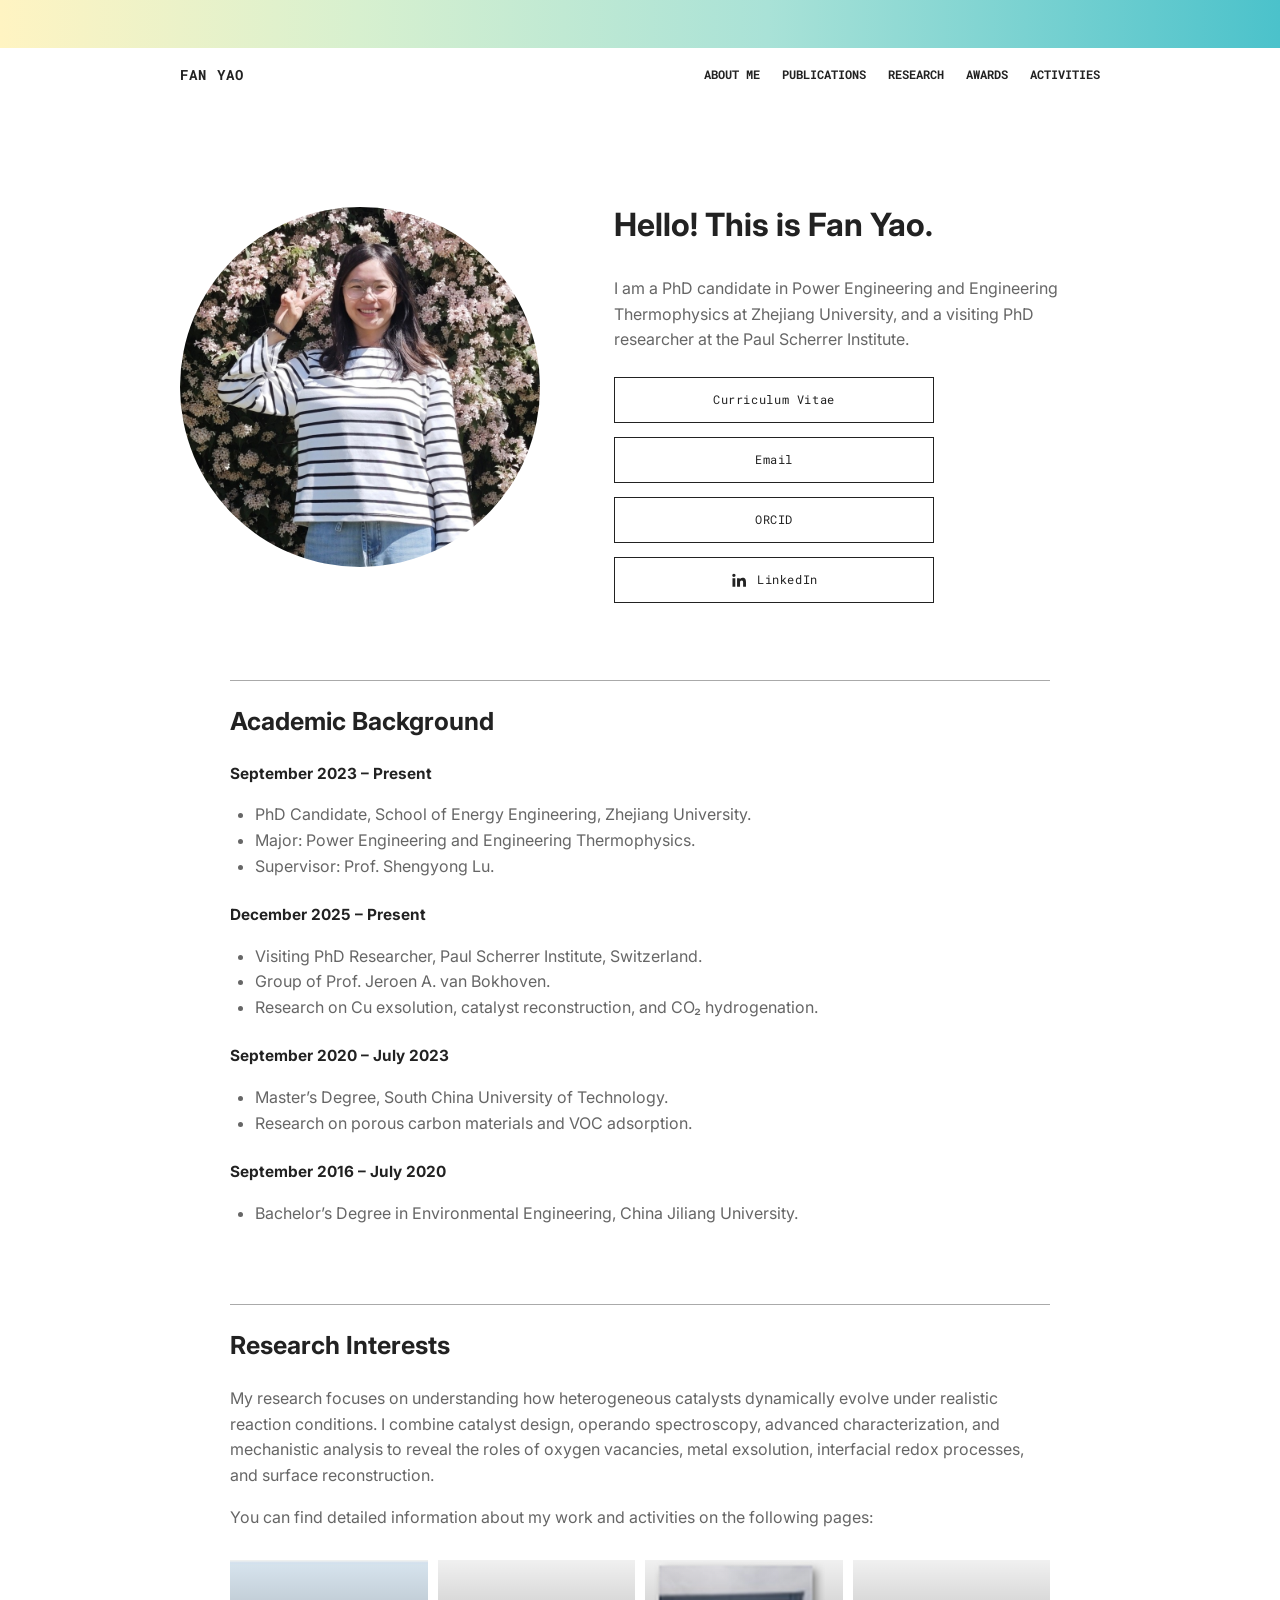
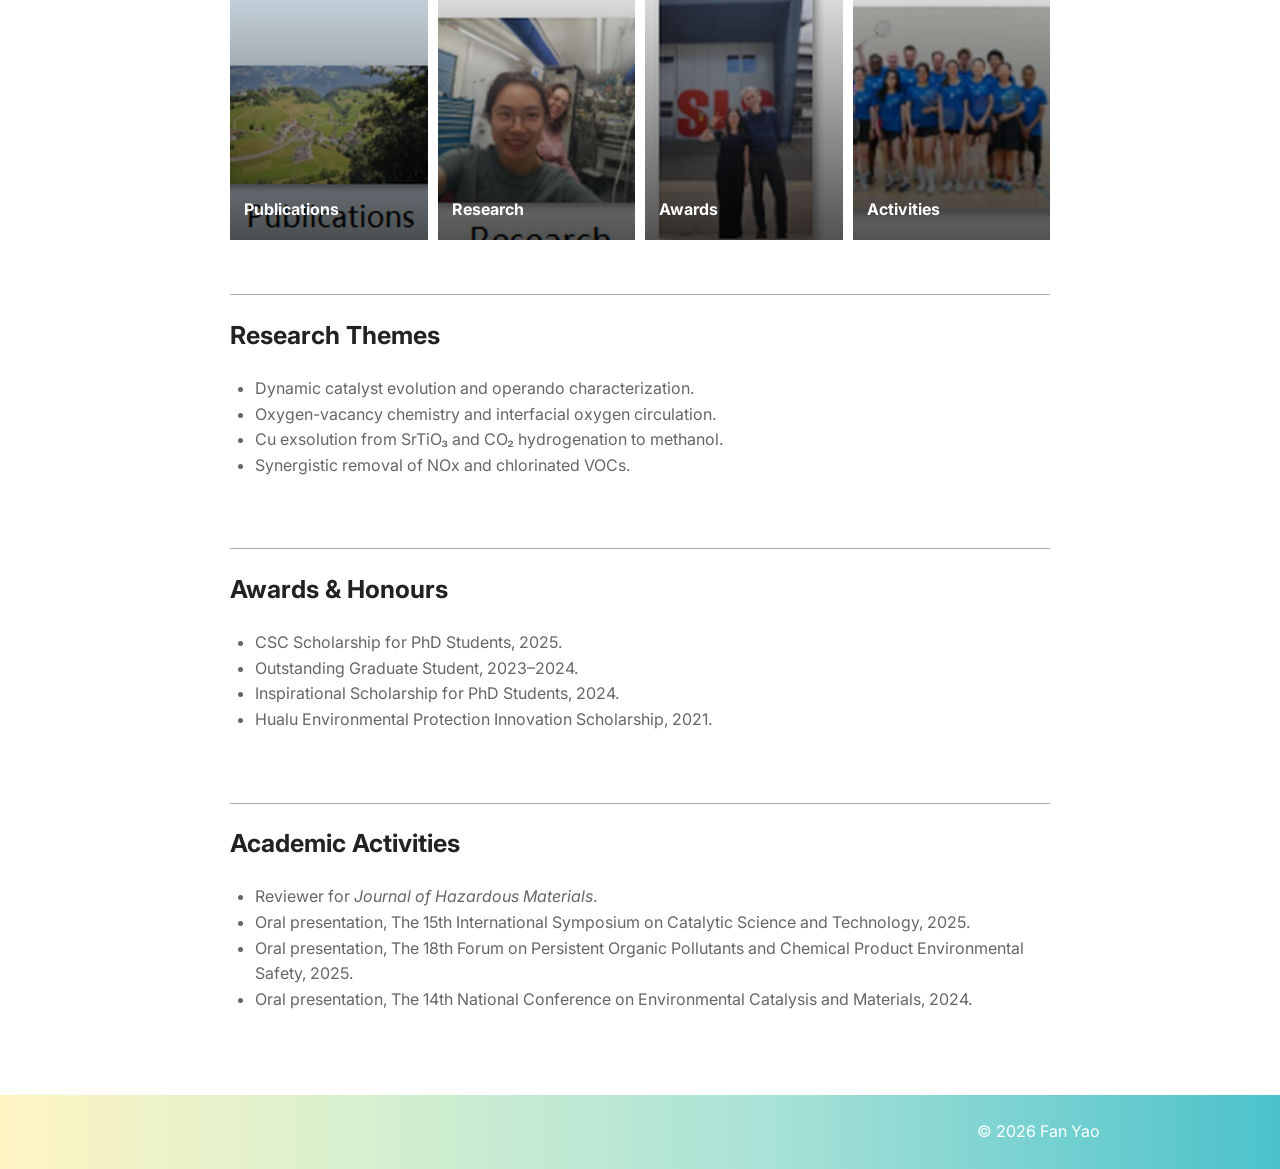
==== index.html @ 262ac353 "Add files via upload V4" ====
<!DOCTYPE html>
<html lang="en">
<head>
  <meta charset="UTF-8">
  <meta name="viewport" content="width=device-width, initial-scale=1.0">
  <meta name="description" content="Fan Yao — PhD candidate in heterogeneous catalysis and operando spectroscopy.">
  <title>Fan Yao | Academic Homepage</title>
  <link rel="preconnect" href="https://fonts.googleapis.com">
  <link rel="preconnect" href="https://fonts.gstatic.com" crossorigin>
  <link href="https://fonts.googleapis.com/css2?family=Inter:wght@400;500;600;700&family=Roboto+Mono:wght@500;700&display=swap" rel="stylesheet">
  <link rel="stylesheet" href="assets/style.css">
</head>
<body>
  <header class="site-header">
    <div class="top-gradient"></div>
    <div class="container nav-wrap">
      <a class="brand" href="index.html">FAN YAO</a>
      <button class="menu-button" aria-label="Open navigation" aria-expanded="false">☰</button>
      <nav class="nav-links">
        <a href="#about">ABOUT ME</a>
        <a href="publications.html">PUBLICATIONS</a>
        <a href="#research">RESEARCH</a>
        <a href="#awards">AWARDS</a>
        <a href="#activities">ACTIVITIES</a>
      </nav>
    </div>
  </header>

  <main>
    <section class="hero">
      <div class="container hero-grid">
        <div class="portrait-wrap">
          <img src="assets/portrait.jpg" alt="Portrait of Fan Yao">
        </div>
        <div class="hero-copy">
          <h1>Hello! This is Fan Yao.</h1>
          <p>I am a PhD candidate in Power Engineering and Engineering Thermophysics at Zhejiang University, and a visiting PhD researcher at the Paul Scherrer Institute.</p>
          <div class="hero-buttons">
            <a href="assets/Fan_Yao_CV.pdf" target="_blank">Curriculum Vitae</a>
            <a href="mailto:fan.yao@psi.ch">Email</a>
            <a href="https://orcid.org/0000-0003-0212-7075" target="_blank">ORCID</a>
            <a class="linkedin-button" href="https://www.linkedin.com/in/fan-yao-b2b4813a5/" target="_blank" rel="noopener">
              <svg viewBox="0 0 24 24" aria-hidden="true"><path d="M5.2 3.5A2.2 2.2 0 1 1 5.2 8a2.2 2.2 0 0 1 0-4.5ZM3.3 9.5h3.8V21H3.3V9.5Zm6.1 0H13v1.6h.1c.5-.9 1.7-2 3.6-2 3.9 0 4.6 2.5 4.6 5.8V21h-3.8v-5.4c0-1.3 0-3-1.9-3s-2.2 1.4-2.2 2.9V21H9.4V9.5Z"/></svg>
              LinkedIn
            </a>
          </div>
        </div>
      </div>
    </section>

    <section class="content-section" id="about">
      <div class="container content-width">
        <div class="section-rule"></div>
        <h2>Academic Background</h2>
        <div class="timeline-block"><h3>September 2023 – Present</h3><ul><li>PhD Candidate, School of Energy Engineering, Zhejiang University.</li><li>Major: Power Engineering and Engineering Thermophysics.</li><li>Supervisor: Prof. Shengyong Lu.</li></ul></div>
        <div class="timeline-block"><h3>December 2025 – Present</h3><ul><li>Visiting PhD Researcher, Paul Scherrer Institute, Switzerland.</li><li>Group of Prof. Jeroen A. van Bokhoven.</li><li>Research on Cu exsolution, catalyst reconstruction, and CO₂ hydrogenation.</li></ul></div>
        <div class="timeline-block"><h3>September 2020 – July 2023</h3><ul><li>Master’s Degree, South China University of Technology.</li><li>Research on porous carbon materials and VOC adsorption.</li></ul></div>
        <div class="timeline-block"><h3>September 2016 – July 2020</h3><ul><li>Bachelor’s Degree in Environmental Engineering, China Jiliang University.</li></ul></div>
      </div>
    </section>

    <section class="content-section" id="research">
      <div class="container content-width">
        <div class="section-rule"></div>
        <h2>Research Interests</h2>
        <p>My research focuses on understanding how heterogeneous catalysts dynamically evolve under realistic reaction conditions. I combine catalyst design, operando spectroscopy, advanced characterization, and mechanistic analysis to reveal the roles of oxygen vacancies, metal exsolution, interfacial redox processes, and surface reconstruction.</p>
        <p>You can find detailed information about my work and activities on the following pages:</p>

        <div class="feature-grid four">
          <a class="feature-card" href="publications.html">
            <img src="assets/Publications.jpg" alt="Publications">
            <div><span>Publications</span></div>
          </a>
          <a class="feature-card" href="#research-details">
            <img src="assets/Research.jpg" alt="Research">
            <div><span>Research</span></div>
          </a>
          <a class="feature-card" href="#awards">
            <img src="assets/Awards.jpg" alt="Awards">
            <div><span>Awards</span></div>
          </a>
          <a class="feature-card" href="#activities">
            <img src="assets/Activities.jpg" alt="Activities">
            <div><span>Activities</span></div>
          </a>
        </div>
      </div>
    </section>

    <section class="content-section" id="research-details">
      <div class="container content-width">
        <div class="section-rule"></div>
        <h2>Research Themes</h2>
        <ul>
          <li>Dynamic catalyst evolution and operando characterization.</li>
          <li>Oxygen-vacancy chemistry and interfacial oxygen circulation.</li>
          <li>Cu exsolution from SrTiO₃ and CO₂ hydrogenation to methanol.</li>
          <li>Synergistic removal of NOx and chlorinated VOCs.</li>
        </ul>
      </div>
    </section>

    <section class="content-section" id="awards">
      <div class="container content-width">
        <div class="section-rule"></div>
        <h2>Awards & Honours</h2>
        <ul><li>CSC Scholarship for PhD Students, 2025.</li><li>Outstanding Graduate Student, 2023–2024.</li><li>Inspirational Scholarship for PhD Students, 2024.</li><li>Hualu Environmental Protection Innovation Scholarship, 2021.</li></ul>
      </div>
    </section>

    <section class="content-section" id="activities">
      <div class="container content-width">
        <div class="section-rule"></div>
        <h2>Academic Activities</h2>
        <ul><li>Reviewer for <em>Journal of Hazardous Materials</em>.</li><li>Oral presentation, The 15th International Symposium on Catalytic Science and Technology, 2025.</li><li>Oral presentation, The 18th Forum on Persistent Organic Pollutants and Chemical Product Environmental Safety, 2025.</li><li>Oral presentation, The 14th National Conference on Environmental Catalysis and Materials, 2024.</li></ul>
      </div>
    </section>
  </main>

  <footer><div class="container footer-inner">© <span id="year"></span> Fan Yao</div></footer>
  <script src="assets/script.js"></script>
</body>
</html>
---- assets/style.css ----
:root{--text:#222;--muted:#666;--line:#aaa;--max:920px;--blue:#1184d6}
*{box-sizing:border-box}html{scroll-behavior:smooth;scroll-padding-top:80px}
body{margin:0;font-family:Inter,Arial,sans-serif;color:var(--text);background:#fff;line-height:1.6}
a{color:inherit;text-decoration:none}img{display:block;max-width:100%}
.container{width:min(calc(100% - 36px),var(--max));margin:auto}
.site-header{position:sticky;top:0;z-index:20;background:#fff}.top-gradient{height:48px;background:linear-gradient(90deg,#fff4c2,#d7f0cf 28%,#a9e2d7 60%,#4bc2cb)}
.nav-wrap{min-height:54px;display:flex;align-items:center;justify-content:space-between}.brand,.nav-links{font-family:"Roboto Mono",monospace;font-weight:700}
.brand{font-size:.88rem;letter-spacing:.08em}.nav-links{display:flex;gap:22px;font-size:.72rem}.menu-button{display:none;border:0;background:none;font-size:1.3rem}
.hero{padding:70px 0 55px}.hero-grid{display:grid;grid-template-columns:360px 1fr;gap:74px;align-items:center}.portrait-wrap img{width:100%;aspect-ratio:1;border-radius:50%;object-fit:cover}
.hero-copy h1{font-size:2rem}.hero-copy p{color:var(--muted)}.hero-buttons{display:grid;gap:14px;margin-top:24px;max-width:320px}
.hero-buttons a{display:flex;align-items:center;justify-content:center;gap:9px;padding:12px 16px;border:1.5px solid #222;font-family:"Roboto Mono",monospace;font-size:.78rem;letter-spacing:.05em}
.hero-buttons a:hover{background:#222;color:#fff}.linkedin-button svg{width:18px;height:18px;fill:currentColor}
.content-section{padding:22px 0 32px}.content-width{max-width:820px}.section-rule{border-top:1px solid var(--line);margin-bottom:18px}
.content-section h2{font-size:1.55rem}.timeline-block{margin-bottom:24px}.timeline-block h3{font-size:.96rem}.timeline-block ul,.content-section ul{padding-left:25px;color:var(--muted)}.content-section p{color:var(--muted)}
.feature-grid.four{display:grid;grid-template-columns:repeat(4,1fr);gap:10px;margin-top:30px}.feature-card{position:relative;height:280px;overflow:hidden}.feature-card img{width:100%;height:100%;object-fit:cover}
.feature-card:after{content:"";position:absolute;inset:0;background:linear-gradient(0deg,rgba(0,0,0,.68),rgba(0,0,0,.06))}
.feature-card div{position:absolute;z-index:2;left:14px;bottom:18px;color:#fff;font-size:1rem;font-weight:700}
footer{margin-top:35px;padding:24px 0;background:linear-gradient(90deg,#fff4c2,#d7f0cf 28%,#a9e2d7 60%,#4bc2cb)}.footer-inner{text-align:right;color:#fff}

/* Publications page */
.pub-page{background:#eef3f7}.pub-header{height:64px;background:#3d4249;color:#fff;display:flex;align-items:center;justify-content:space-between;padding:0 30px;position:sticky;top:0;z-index:30}
.pub-brand{font-size:1.4rem;font-weight:700}.pub-header nav{display:flex;gap:24px}.pub-header nav a{color:#cfd3d7}.pub-header nav a.active,.pub-header nav a:hover{color:#fff}
.pub-layout{display:grid;grid-template-columns:320px minmax(0,1fr) 120px;gap:18px;max-width:1500px;margin:0 auto;padding:28px 20px 60px}
.profile-sidebar{background:#fff;border-radius:8px;padding:28px;align-self:start;position:sticky;top:92px;text-align:center;box-shadow:0 2px 8px rgba(0,0,0,.08)}
.profile-sidebar img{width:100%;aspect-ratio:1;object-fit:cover;margin-bottom:18px}.profile-sidebar h1{margin:0 0 8px}.profile-sidebar p{color:#555}.profile-sidebar>a{color:#2479a7}
.sidebar-links{display:flex;justify-content:center;gap:10px;margin-top:18px}.sidebar-links a{padding:7px 10px;border-radius:4px;background:#eaf2f8;color:#2479a7}
.publication-main{background:#fff;border-radius:8px;overflow:hidden}.publication-heading{display:flex;justify-content:space-between;align-items:center;padding:18px 22px;border-bottom:1px solid #ddd}.publication-heading h2{margin:0;font-size:1.2rem}.publication-heading a{color:#167db6}
.year-section>h2{font-size:2rem;margin:22px}.paper-card{display:grid;grid-template-columns:190px 1fr;gap:22px;padding:22px;border-top:1px solid #e2e2e2}.paper-card img{width:100%;height:125px;object-fit:cover;border:1px solid #ddd}
.paper-card h3{font-size:1.35rem;margin:0 0 8px;line-height:1.25}.paper-card p{margin:4px 0}.paper-summary{color:#666}
.year-nav{align-self:start;position:sticky;top:92px;display:grid}.year-nav a{padding:13px 16px;background:#fff;color:#2876a0;border-bottom:1px solid #e0e0e0}.year-nav a:hover{background:var(--blue);color:#fff}

@media(max-width:900px){.pub-layout{grid-template-columns:240px 1fr}.year-nav{display:none}.hero-grid{grid-template-columns:300px 1fr;gap:45px}.feature-grid.four{grid-template-columns:repeat(2,1fr)}}
@media(max-width:680px){.nav-links{position:fixed;inset:102px 0 auto;background:#fff;padding:18px;display:none;flex-direction:column}.nav-links.open{display:flex}.menu-button{display:block}.hero-grid{grid-template-columns:1fr}.portrait-wrap{max-width:300px;margin:auto}.hero-copy{text-align:center}.hero-buttons{margin:24px auto 0}.pub-header nav{display:none}.pub-layout{grid-template-columns:1fr}.profile-sidebar{position:static}.paper-card{grid-template-columns:1fr}.paper-card img{height:auto}.feature-grid.four{grid-template-columns:1fr 1fr}}
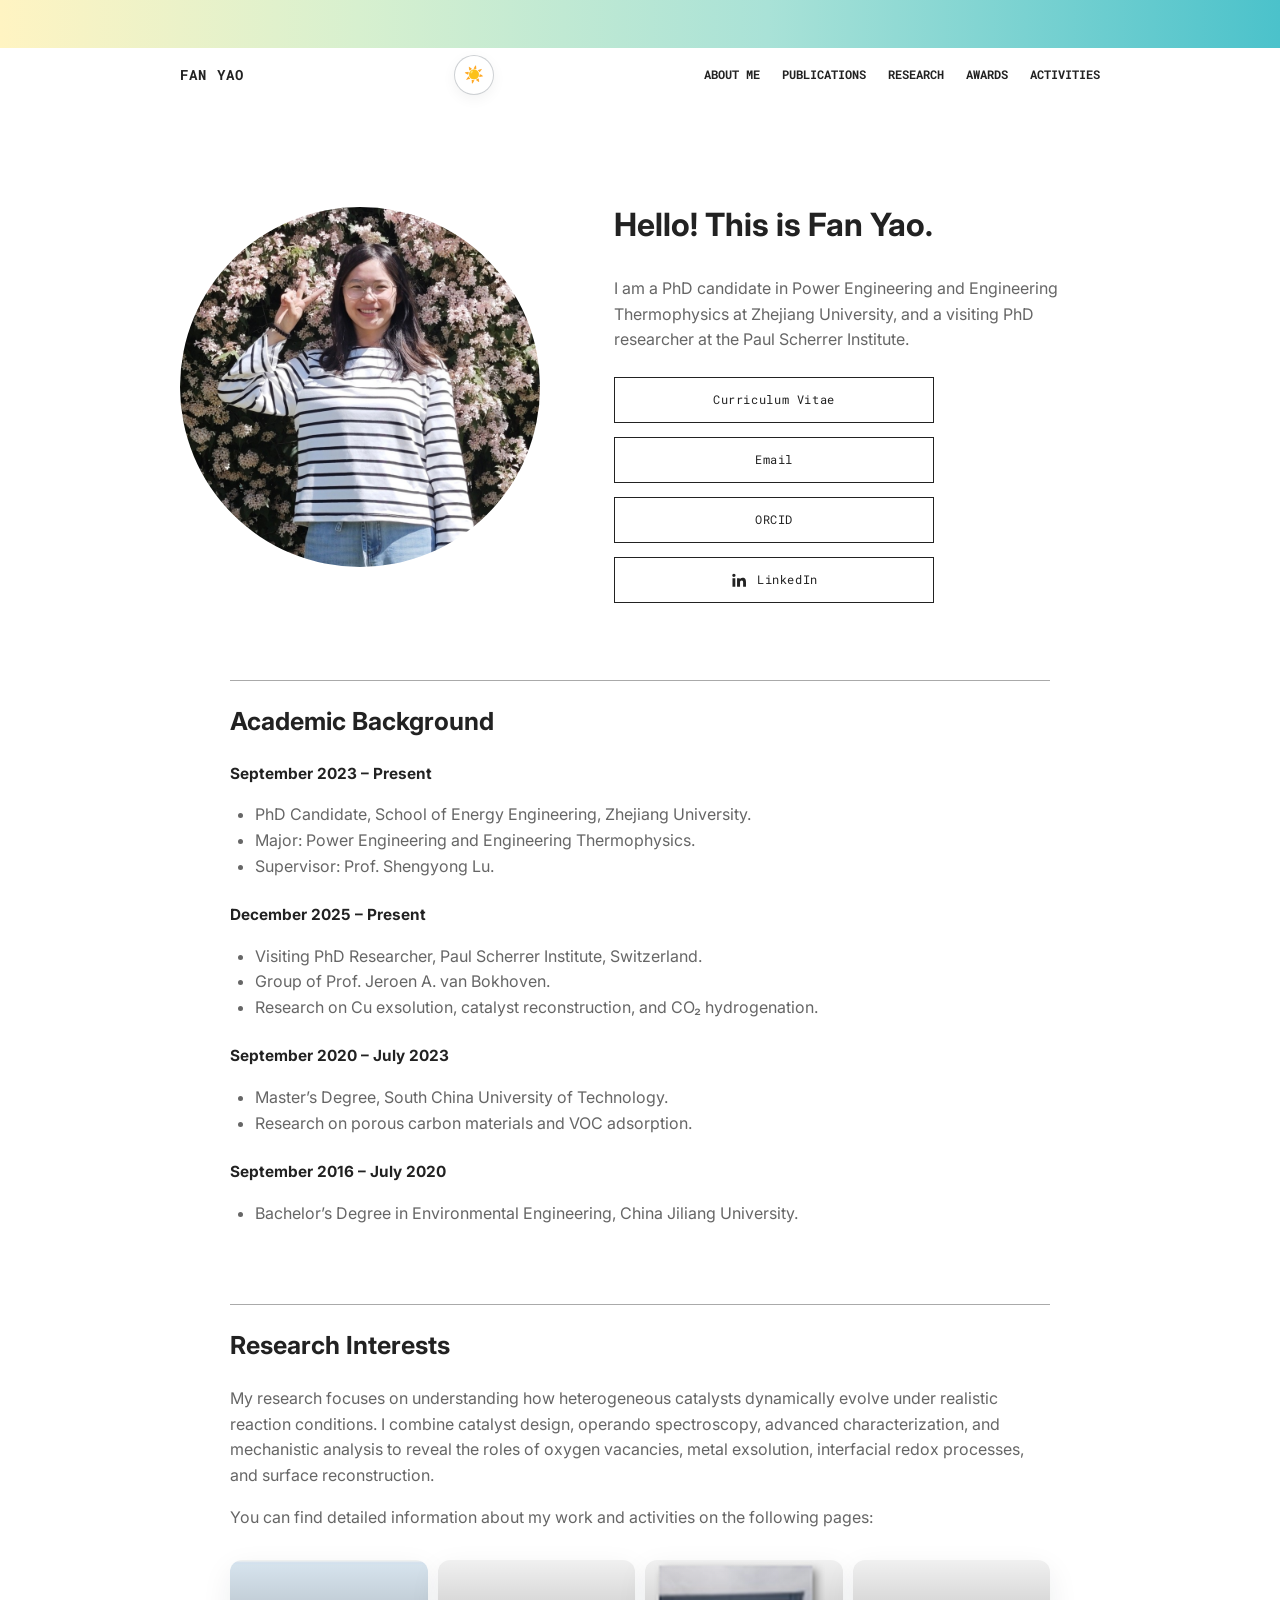
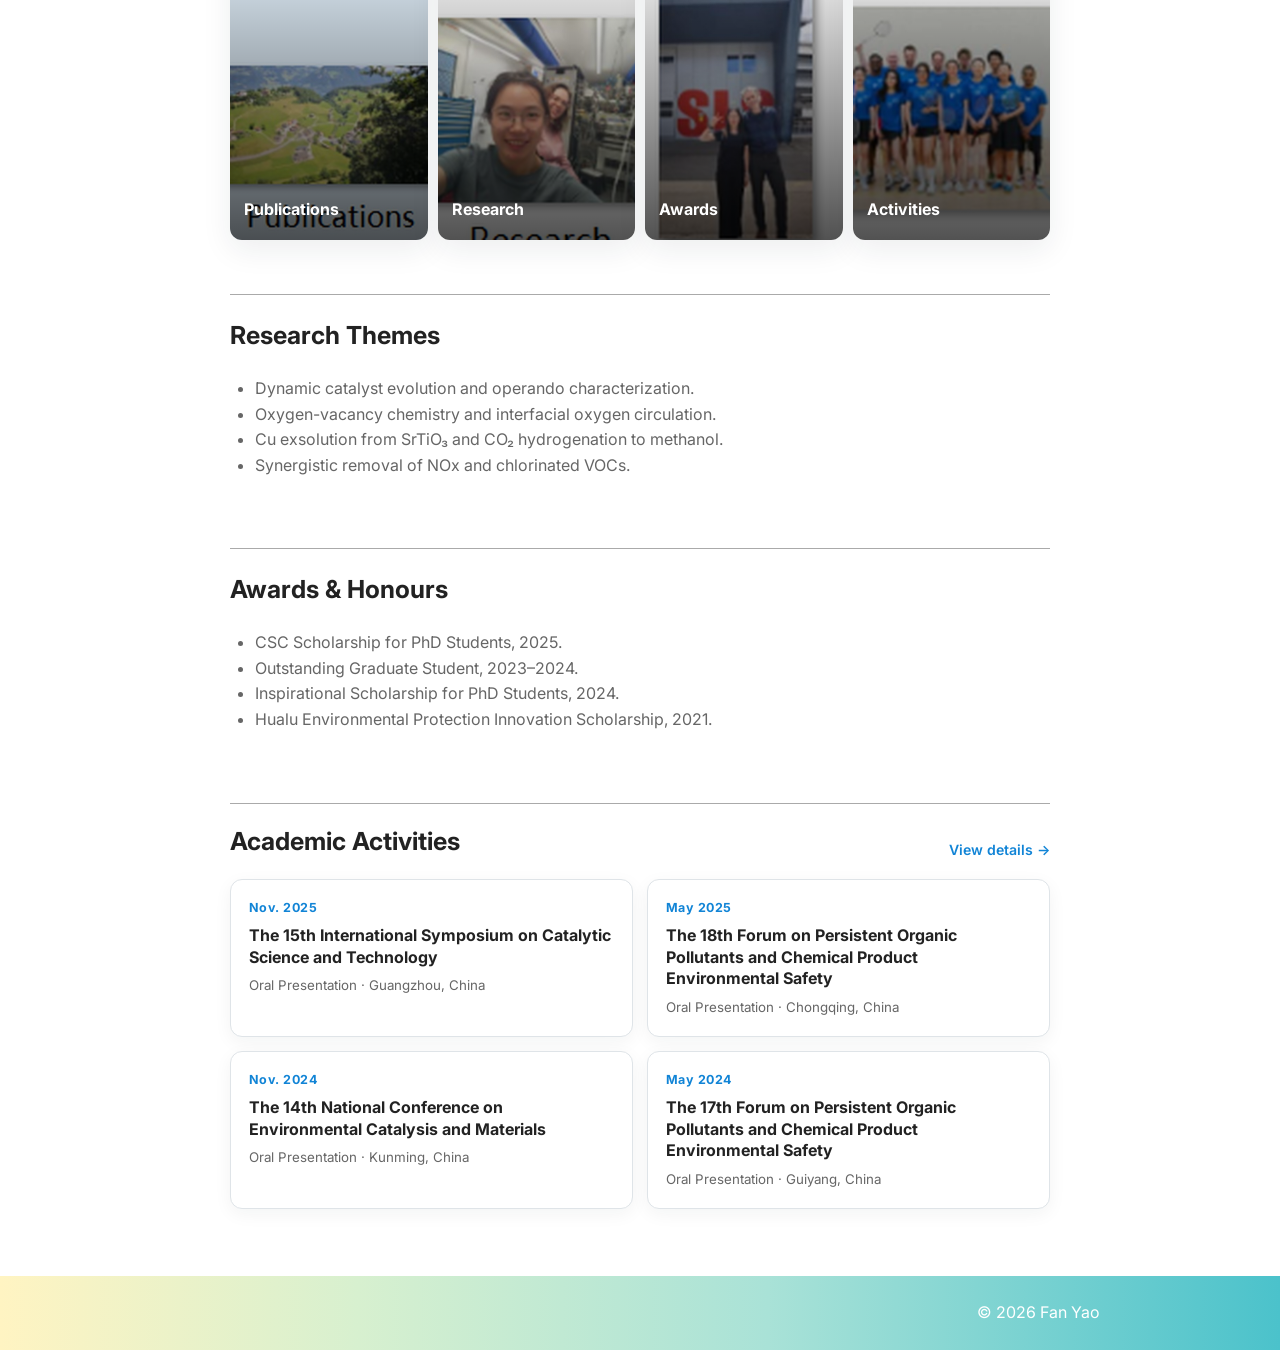
==== commit d30ff2a8: "Add files via upload V5" ====
--- a/index.html
+++ b/index.html
@@ -15,13 +15,18 @@
     <div class="top-gradient"></div>
     <div class="container nav-wrap">
       <a class="brand" href="index.html">FAN YAO</a>
-      <button class="menu-button" aria-label="Open navigation" aria-expanded="false">☰</button>
+      <div class="header-actions">
+        <button class="theme-toggle" type="button" aria-label="Switch to dark mode" title="Switch theme">
+          <span class="theme-icon" aria-hidden="true">☀️</span>
+        </button>
+        <button class="menu-button" aria-label="Open navigation" aria-expanded="false">☰</button>
+      </div>
       <nav class="nav-links">
         <a href="#about">ABOUT ME</a>
         <a href="publications.html">PUBLICATIONS</a>
         <a href="#research">RESEARCH</a>
         <a href="#awards">AWARDS</a>
-        <a href="#activities">ACTIVITIES</a>
+        <a href="activities.html">ACTIVITIES</a>
       </nav>
     </div>
   </header>
@@ -79,7 +84,7 @@
             <img src="assets/Awards.jpg" alt="Awards">
             <div><span>Awards</span></div>
           </a>
-          <a class="feature-card" href="#activities">
+          <a class="feature-card" href="activities.html">
             <img src="assets/Activities.jpg" alt="Activities">
             <div><span>Activities</span></div>
           </a>
@@ -108,11 +113,35 @@
       </div>
     </section>
 
-    <section class="content-section" id="activities">
+    <section class="content-section reveal-section" id="activities">
       <div class="container content-width">
         <div class="section-rule"></div>
-        <h2>Academic Activities</h2>
-        <ul><li>Reviewer for <em>Journal of Hazardous Materials</em>.</li><li>Oral presentation, The 15th International Symposium on Catalytic Science and Technology, 2025.</li><li>Oral presentation, The 18th Forum on Persistent Organic Pollutants and Chemical Product Environmental Safety, 2025.</li><li>Oral presentation, The 14th National Conference on Environmental Catalysis and Materials, 2024.</li></ul>
+        <div class="section-heading-inline">
+          <h2>Academic Activities</h2>
+          <a class="section-link" href="activities.html">View details →</a>
+        </div>
+        <div class="activity-summary-grid">
+          <a class="activity-summary-card" href="activities.html#a2025">
+            <span>Nov. 2025</span>
+            <strong>The 15th International Symposium on Catalytic Science and Technology</strong>
+            <small>Oral Presentation · Guangzhou, China</small>
+          </a>
+          <a class="activity-summary-card" href="activities.html#a2025">
+            <span>May 2025</span>
+            <strong>The 18th Forum on Persistent Organic Pollutants and Chemical Product Environmental Safety</strong>
+            <small>Oral Presentation · Chongqing, China</small>
+          </a>
+          <a class="activity-summary-card" href="activities.html#a2024">
+            <span>Nov. 2024</span>
+            <strong>The 14th National Conference on Environmental Catalysis and Materials</strong>
+            <small>Oral Presentation · Kunming, China</small>
+          </a>
+          <a class="activity-summary-card" href="activities.html#a2024">
+            <span>May 2024</span>
+            <strong>The 17th Forum on Persistent Organic Pollutants and Chemical Product Environmental Safety</strong>
+            <small>Oral Presentation · Guiyang, China</small>
+          </a>
+        </div>
       </div>
     </section>
   </main>
--- a/assets/style.css
+++ b/assets/style.css
@@ -31,3 +31,439 @@
 
 @media(max-width:900px){.pub-layout{grid-template-columns:240px 1fr}.year-nav{display:none}.hero-grid{grid-template-columns:300px 1fr;gap:45px}.feature-grid.four{grid-template-columns:repeat(2,1fr)}}
 @media(max-width:680px){.nav-links{position:fixed;inset:102px 0 auto;background:#fff;padding:18px;display:none;flex-direction:column}.nav-links.open{display:flex}.menu-button{display:block}.hero-grid{grid-template-columns:1fr}.portrait-wrap{max-width:300px;margin:auto}.hero-copy{text-align:center}.hero-buttons{margin:24px auto 0}.pub-header nav{display:none}.pub-layout{grid-template-columns:1fr}.profile-sidebar{position:static}.paper-card{grid-template-columns:1fr}.paper-card img{height:auto}.feature-grid.four{grid-template-columns:1fr 1fr}}
+
+.activity-card img{
+  height:150px;
+  object-fit:cover;
+  object-position:center;
+}
+.publication-heading span{
+  color:#6b737b;
+  font-size:.9rem;
+}
+@media(max-width:680px){
+  .activity-card img{height:auto;}
+}
+
+
+/* =========================================================
+   Interactive motion, dark mode and app-like mobile layout
+   ========================================================= */
+:root{
+  --surface:#ffffff;
+  --surface-soft:#f6f8fa;
+  --surface-elevated:#ffffff;
+  --shadow-soft:0 10px 30px rgba(22,34,48,.08);
+  --shadow-hover:0 18px 42px rgba(22,34,48,.16);
+  --transition:220ms cubic-bezier(.2,.7,.2,1);
+}
+
+body,
+.site-header,
+.content-section,
+.hero,
+.profile-sidebar,
+.publication-main,
+.paper-card,
+.year-nav a,
+.activity-summary-card,
+.hero-buttons a,
+.feature-card,
+.pub-header{
+  transition:
+    background-color var(--transition),
+    color var(--transition),
+    border-color var(--transition),
+    box-shadow var(--transition),
+    transform var(--transition);
+}
+
+.header-actions{
+  display:flex;
+  align-items:center;
+  gap:8px;
+}
+
+.theme-toggle{
+  width:40px;
+  height:40px;
+  display:grid;
+  place-items:center;
+  border:1px solid rgba(30,42,55,.22);
+  border-radius:50%;
+  background:rgba(255,255,255,.75);
+  color:var(--text);
+  cursor:pointer;
+  box-shadow:0 4px 14px rgba(0,0,0,.05);
+  transition:transform var(--transition), background var(--transition), border-color var(--transition);
+}
+.theme-toggle:hover{
+  transform:translateY(-2px) rotate(8deg);
+}
+.theme-icon{
+  font-size:1rem;
+  line-height:1;
+}
+
+.pub-header{
+  position:sticky;
+}
+.pub-theme-toggle{
+  flex:0 0 auto;
+  border-color:rgba(255,255,255,.28);
+  background:rgba(255,255,255,.12);
+  color:#fff;
+}
+
+.reveal-item{
+  opacity:0;
+  transform:translateY(24px);
+}
+.reveal-item.is-visible{
+  opacity:1;
+  transform:translateY(0);
+  transition:opacity .65s ease, transform .65s cubic-bezier(.18,.75,.25,1);
+}
+
+.hero-grid .portrait-wrap,
+.hero-grid .hero-copy{
+  will-change:transform,opacity;
+}
+
+.feature-card{
+  border-radius:12px;
+  box-shadow:var(--shadow-soft);
+}
+.feature-card:hover{
+  transform:translateY(-8px) scale(1.025);
+  box-shadow:var(--shadow-hover);
+}
+.feature-card img{
+  transition:transform .55s ease, filter .4s ease;
+}
+.feature-card:hover img{
+  transform:scale(1.065);
+  filter:saturate(1.08);
+}
+
+.hero-buttons a:hover{
+  transform:translateY(-3px);
+  box-shadow:0 10px 22px rgba(0,0,0,.12);
+}
+
+.paper-card{
+  border-radius:10px;
+}
+.paper-card:hover{
+  transform:translateY(-4px);
+  background:#fbfcfd;
+  box-shadow:var(--shadow-soft);
+}
+.paper-card img{
+  transition:transform .45s ease;
+}
+.paper-card:hover img{
+  transform:scale(1.025);
+}
+
+.profile-sidebar:hover{
+  transform:translateY(-4px);
+  box-shadow:var(--shadow-hover);
+}
+
+.section-heading-inline{
+  display:flex;
+  justify-content:space-between;
+  align-items:flex-end;
+  gap:20px;
+  margin-bottom:18px;
+}
+.section-heading-inline h2{
+  margin:0;
+}
+.section-link{
+  color:var(--blue);
+  font-size:.88rem;
+  font-weight:600;
+}
+
+.activity-summary-grid{
+  display:grid;
+  grid-template-columns:repeat(2,minmax(0,1fr));
+  gap:14px;
+}
+.activity-summary-card{
+  display:flex;
+  flex-direction:column;
+  gap:7px;
+  padding:18px;
+  border:1px solid #dfe4e8;
+  border-radius:12px;
+  background:var(--surface);
+  box-shadow:0 5px 18px rgba(22,34,48,.05);
+}
+.activity-summary-card:hover{
+  transform:translateY(-5px);
+  box-shadow:var(--shadow-hover);
+  border-color:rgba(17,132,214,.45);
+}
+.activity-summary-card span{
+  color:var(--blue);
+  font-size:.78rem;
+  font-weight:700;
+  letter-spacing:.04em;
+}
+.activity-summary-card strong{
+  line-height:1.35;
+}
+.activity-summary-card small{
+  color:var(--muted);
+}
+
+/* Dark mode */
+html[data-theme="dark"]{
+  color-scheme:dark;
+  --text:#eef2f6;
+  --muted:#aeb8c2;
+  --line:#40505e;
+  --surface:#17212b;
+  --surface-soft:#111820;
+  --surface-elevated:#1c2732;
+  --blue:#62b7f0;
+  --shadow-soft:0 10px 30px rgba(0,0,0,.28);
+  --shadow-hover:0 20px 44px rgba(0,0,0,.42);
+}
+html[data-theme="dark"] body{
+  background:#0f151c;
+  color:var(--text);
+}
+html[data-theme="dark"] .site-header{
+  background:rgba(15,21,28,.92);
+  border-bottom:1px solid #2d3944;
+  backdrop-filter:blur(14px);
+}
+html[data-theme="dark"] .top-gradient{
+  opacity:.78;
+}
+html[data-theme="dark"] .nav-links a,
+html[data-theme="dark"] .brand{
+  color:var(--text);
+}
+html[data-theme="dark"] .theme-toggle{
+  background:#202b36;
+  border-color:#42515f;
+  color:var(--text);
+}
+html[data-theme="dark"] .hero-buttons a{
+  border-color:#dce5ed;
+  color:var(--text);
+}
+html[data-theme="dark"] .hero-buttons a:hover{
+  background:#eef4f8;
+  color:#111820;
+}
+html[data-theme="dark"] .content-section{
+  background:#0f151c;
+}
+html[data-theme="dark"] .feature-card{
+  box-shadow:0 12px 34px rgba(0,0,0,.38);
+}
+html[data-theme="dark"] footer{
+  color:#eef2f6;
+}
+html[data-theme="dark"] .pub-page{
+  background:#0f151c;
+}
+html[data-theme="dark"] .pub-header{
+  background:#111820;
+  border-bottom:1px solid #2e3b47;
+}
+html[data-theme="dark"] .profile-sidebar,
+html[data-theme="dark"] .publication-main{
+  background:var(--surface);
+  color:var(--text);
+}
+html[data-theme="dark"] .profile-sidebar p,
+html[data-theme="dark"] .paper-summary,
+html[data-theme="dark"] .publication-heading span{
+  color:var(--muted);
+}
+html[data-theme="dark"] .paper-card{
+  border-color:#33414d;
+}
+html[data-theme="dark"] .paper-card:hover{
+  background:#1d2934;
+}
+html[data-theme="dark"] .publication-heading{
+  border-color:#33414d;
+}
+html[data-theme="dark"] .sidebar-links a{
+  background:#223545;
+  color:#79c8ff;
+}
+html[data-theme="dark"] .year-nav a{
+  background:#17212b;
+  color:#79c8ff;
+  border-color:#33414d;
+}
+html[data-theme="dark"] .activity-summary-card{
+  background:var(--surface);
+  border-color:#364552;
+}
+
+/* App-like mobile experience */
+@media(max-width:680px){
+  body{
+    background:var(--surface-soft);
+    padding-bottom:calc(14px + env(safe-area-inset-bottom));
+  }
+  .site-header{
+    background:rgba(255,255,255,.92);
+    backdrop-filter:blur(16px);
+    border-bottom:1px solid rgba(120,130,140,.18);
+  }
+  html[data-theme="dark"] .site-header{
+    background:rgba(15,21,28,.9);
+  }
+  .top-gradient{
+    height:8px;
+  }
+  .nav-wrap{
+    min-height:62px;
+  }
+  .theme-toggle,
+  .menu-button{
+    width:42px;
+    height:42px;
+    border-radius:13px;
+  }
+  .menu-button{
+    display:grid;
+    place-items:center;
+    background:var(--surface);
+    border:1px solid rgba(40,50,60,.16);
+  }
+  .nav-links{
+    inset:70px 12px auto;
+    border:1px solid rgba(80,90,100,.16);
+    border-radius:18px;
+    box-shadow:0 20px 55px rgba(0,0,0,.16);
+    padding:14px;
+    gap:4px;
+  }
+  .nav-links a{
+    padding:13px 14px;
+    border-radius:12px;
+  }
+  .nav-links a:hover{
+    background:rgba(17,132,214,.1);
+    text-decoration:none;
+  }
+  .hero{
+    padding:32px 0 20px;
+  }
+  .hero-grid{
+    gap:24px;
+  }
+  .portrait-wrap{
+    max-width:230px;
+  }
+  .hero-copy{
+    padding:22px;
+    border-radius:20px;
+    background:var(--surface);
+    box-shadow:var(--shadow-soft);
+    text-align:left;
+  }
+  .hero-copy h1{
+    margin-top:0;
+  }
+  .hero-buttons{
+    max-width:none;
+    margin:20px 0 0;
+  }
+  .hero-buttons a{
+    min-height:48px;
+    border-radius:13px;
+    background:var(--surface-elevated);
+  }
+  .content-section{
+    padding:14px 0;
+    background:transparent;
+  }
+  .content-section>.container{
+    padding:22px;
+    border-radius:20px;
+    background:var(--surface);
+    box-shadow:var(--shadow-soft);
+  }
+  .section-rule{
+    display:none;
+  }
+  .feature-grid.four{
+    grid-template-columns:1fr 1fr;
+    gap:12px;
+  }
+  .feature-card{
+    height:210px;
+    border-radius:16px;
+  }
+  .activity-summary-grid{
+    grid-template-columns:1fr;
+  }
+  footer{
+    margin-top:14px;
+    border-radius:20px 20px 0 0;
+  }
+
+  .pub-header{
+    height:64px;
+    padding:0 14px;
+    backdrop-filter:blur(16px);
+  }
+  .pub-brand{
+    font-size:1.05rem;
+  }
+  .pub-layout{
+    padding:14px 12px 34px;
+    gap:14px;
+  }
+  .profile-sidebar,
+  .publication-main{
+    border-radius:18px;
+  }
+  .profile-sidebar{
+    padding:20px;
+  }
+  .publication-heading{
+    padding:18px;
+  }
+  .year-section>h2{
+    margin:20px 18px 10px;
+  }
+  .paper-card{
+    margin:10px;
+    padding:16px;
+    border:1px solid #e0e5e9;
+    border-radius:16px;
+  }
+  html[data-theme="dark"] .paper-card{
+    border-color:#33414d;
+  }
+  .paper-card h3{
+    font-size:1.08rem;
+  }
+}
+
+/* Reduced motion accessibility */
+@media(prefers-reduced-motion:reduce){
+  *,*::before,*::after{
+    scroll-behavior:auto!important;
+    animation:none!important;
+    transition:none!important;
+  }
+  .reveal-item{
+    opacity:1!important;
+    transform:none!important;
+  }
+}
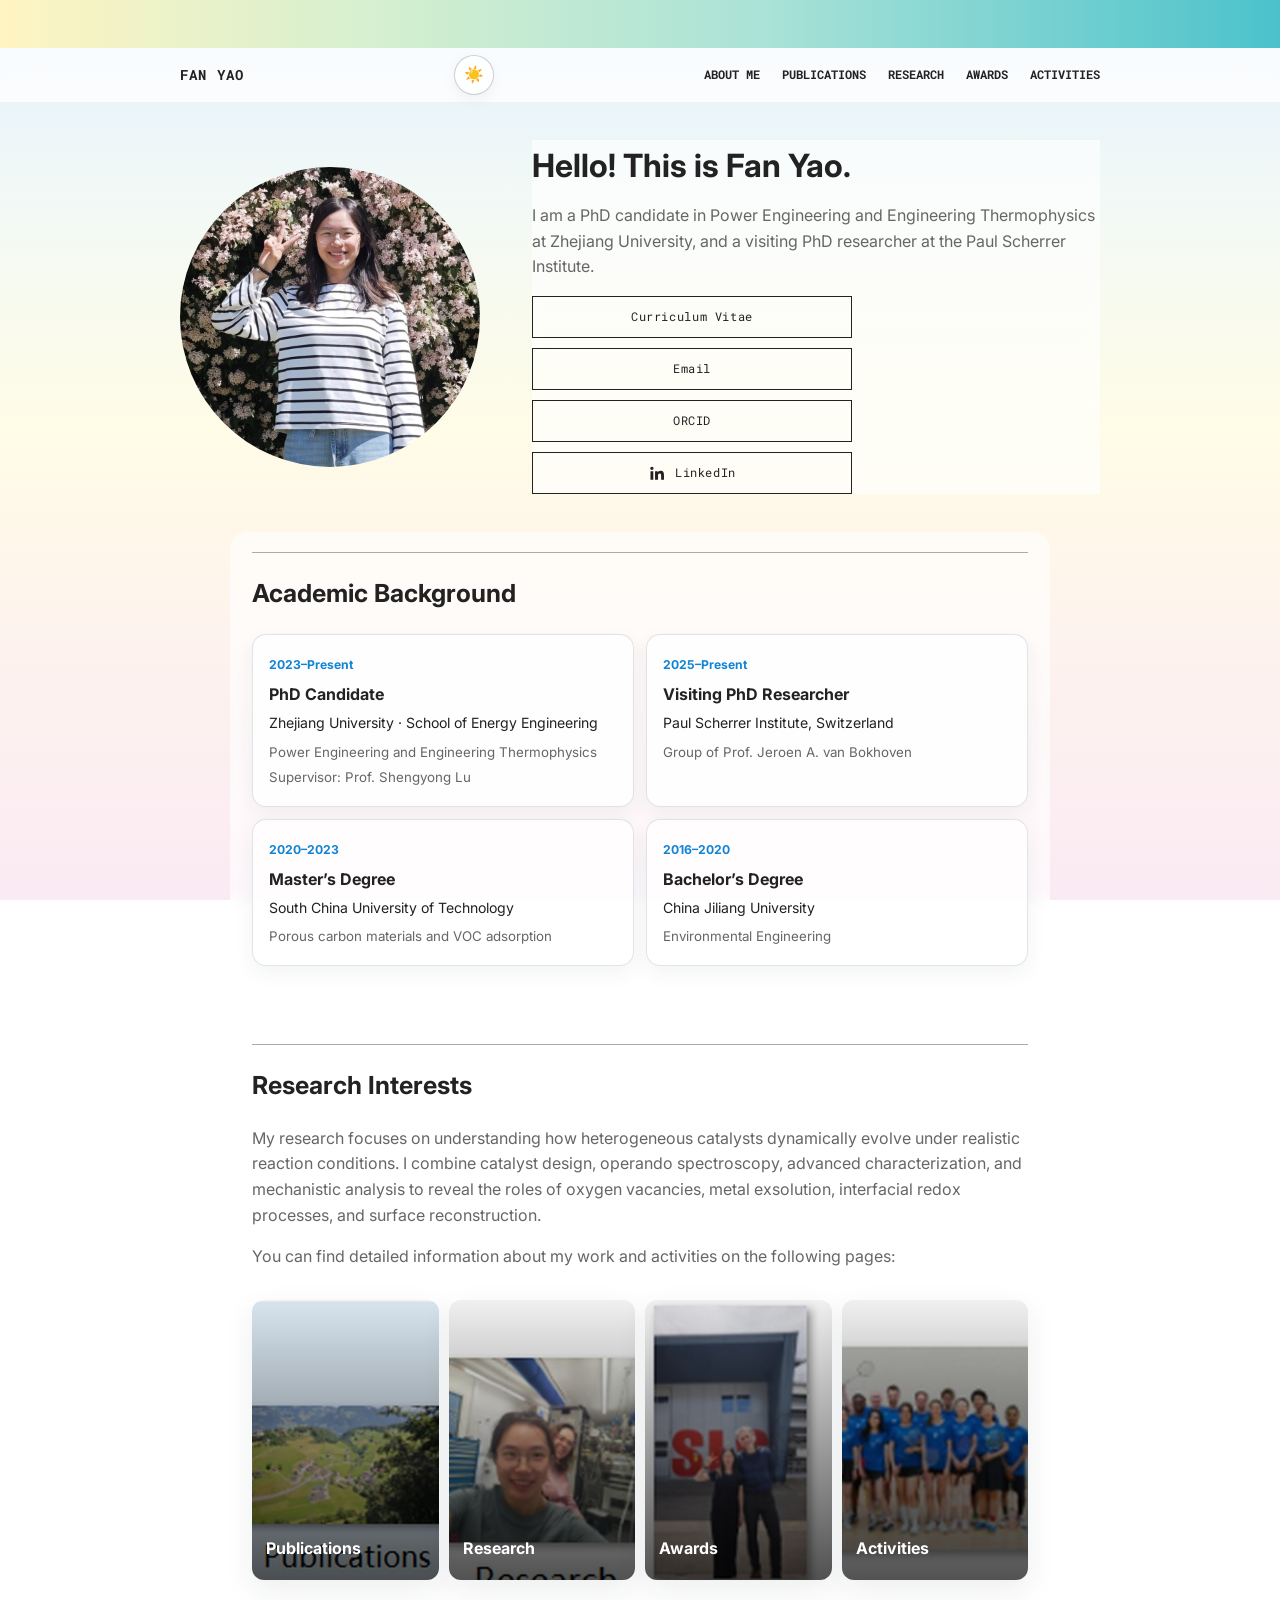
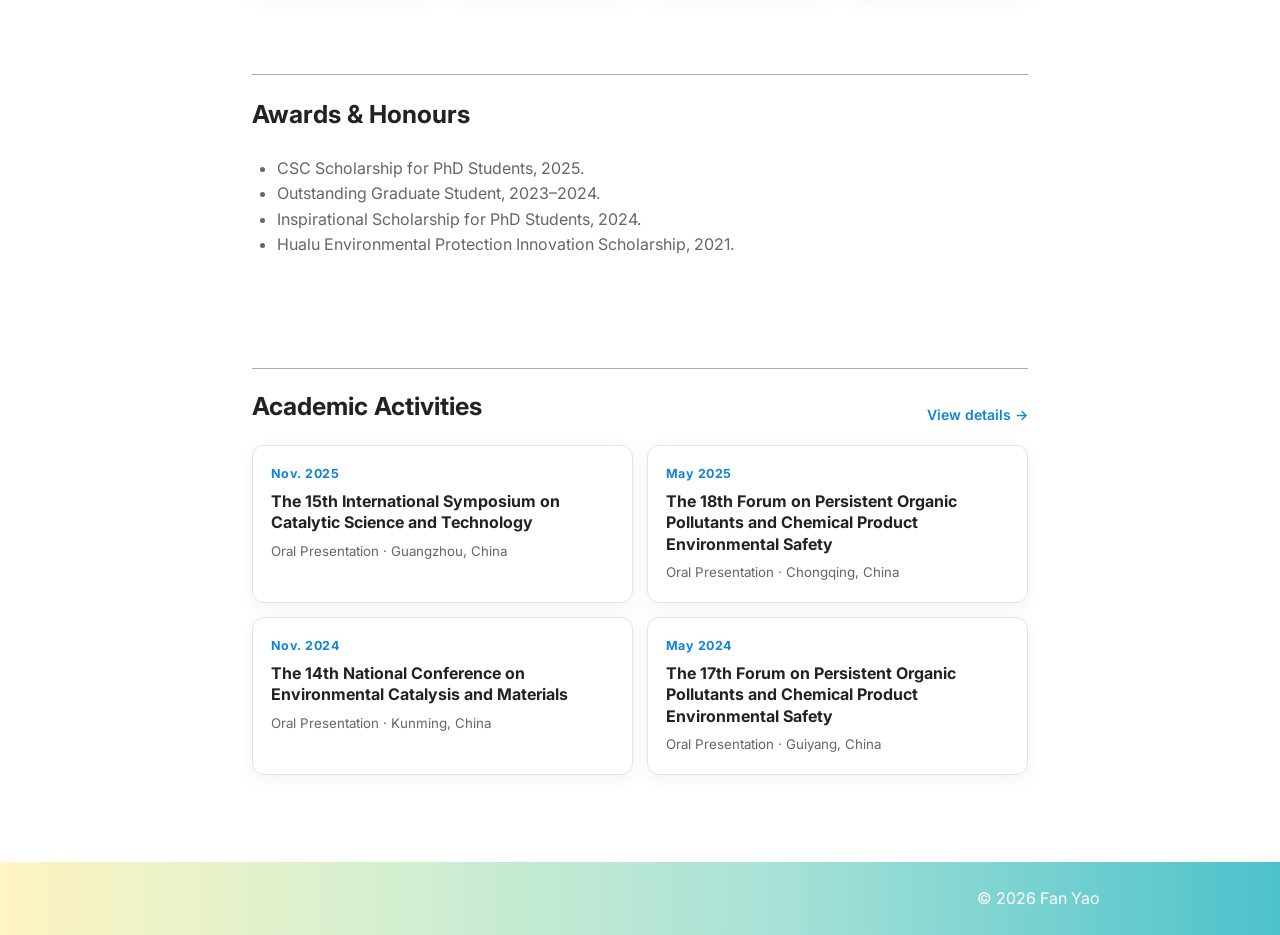
==== commit 994f8525: "Add files via upload V6" ====
--- a/index.html
+++ b/index.html
@@ -24,7 +24,7 @@
       <nav class="nav-links">
         <a href="#about">ABOUT ME</a>
         <a href="publications.html">PUBLICATIONS</a>
-        <a href="#research">RESEARCH</a>
+        <a href="research.html">RESEARCH</a>
         <a href="#awards">AWARDS</a>
         <a href="activities.html">ACTIVITIES</a>
       </nav>
@@ -53,14 +53,36 @@
       </div>
     </section>
 
-    <section class="content-section" id="about">
+    <section class="content-section compact-section reveal-section" id="about">
       <div class="container content-width">
         <div class="section-rule"></div>
         <h2>Academic Background</h2>
-        <div class="timeline-block"><h3>September 2023 – Present</h3><ul><li>PhD Candidate, School of Energy Engineering, Zhejiang University.</li><li>Major: Power Engineering and Engineering Thermophysics.</li><li>Supervisor: Prof. Shengyong Lu.</li></ul></div>
-        <div class="timeline-block"><h3>December 2025 – Present</h3><ul><li>Visiting PhD Researcher, Paul Scherrer Institute, Switzerland.</li><li>Group of Prof. Jeroen A. van Bokhoven.</li><li>Research on Cu exsolution, catalyst reconstruction, and CO₂ hydrogenation.</li></ul></div>
-        <div class="timeline-block"><h3>September 2020 – July 2023</h3><ul><li>Master’s Degree, South China University of Technology.</li><li>Research on porous carbon materials and VOC adsorption.</li></ul></div>
-        <div class="timeline-block"><h3>September 2016 – July 2020</h3><ul><li>Bachelor’s Degree in Environmental Engineering, China Jiliang University.</li></ul></div>
+        <div class="education-grid">
+          <article class="education-card">
+            <span>2023–Present</span>
+            <h3>PhD Candidate</h3>
+            <p>Zhejiang University · School of Energy Engineering</p>
+            <small>Power Engineering and Engineering Thermophysics<br>Supervisor: Prof. Shengyong Lu</small>
+          </article>
+          <article class="education-card">
+            <span>2025–Present</span>
+            <h3>Visiting PhD Researcher</h3>
+            <p>Paul Scherrer Institute, Switzerland</p>
+            <small>Group of Prof. Jeroen A. van Bokhoven</small>
+          </article>
+          <article class="education-card">
+            <span>2020–2023</span>
+            <h3>Master’s Degree</h3>
+            <p>South China University of Technology</p>
+            <small>Porous carbon materials and VOC adsorption</small>
+          </article>
+          <article class="education-card">
+            <span>2016–2020</span>
+            <h3>Bachelor’s Degree</h3>
+            <p>China Jiliang University</p>
+            <small>Environmental Engineering</small>
+          </article>
+        </div>
       </div>
     </section>
 
@@ -76,7 +98,7 @@
             <img src="assets/Publications.jpg" alt="Publications">
             <div><span>Publications</span></div>
           </a>
-          <a class="feature-card" href="#research-details">
+          <a class="feature-card" href="research.html">
             <img src="assets/Research.jpg" alt="Research">
             <div><span>Research</span></div>
           </a>
@@ -92,18 +114,7 @@
       </div>
     </section>
 
-    <section class="content-section" id="research-details">
-      <div class="container content-width">
-        <div class="section-rule"></div>
-        <h2>Research Themes</h2>
-        <ul>
-          <li>Dynamic catalyst evolution and operando characterization.</li>
-          <li>Oxygen-vacancy chemistry and interfacial oxygen circulation.</li>
-          <li>Cu exsolution from SrTiO₃ and CO₂ hydrogenation to methanol.</li>
-          <li>Synergistic removal of NOx and chlorinated VOCs.</li>
-        </ul>
-      </div>
-    </section>
+    
 
     <section class="content-section" id="awards">
       <div class="container content-width">
--- a/assets/style.css
+++ b/assets/style.css
@@ -467,3 +467,179 @@
     transform:none!important;
   }
 }
+
+
+/* V6: compact homepage, dedicated research page, vertical gradient */
+body{
+  background:
+    linear-gradient(
+      180deg,
+      rgba(214,230,248,.72) 0%,
+      rgba(231,244,241,.58) 20%,
+      rgba(255,249,210,.54) 48%,
+      rgba(252,230,221,.50) 72%,
+      rgba(246,218,234,.56) 100%
+    ) fixed;
+}
+.site-header{
+  background:rgba(255,255,255,.76);
+  backdrop-filter:blur(16px);
+}
+.hero{
+  padding:38px 0 28px;
+}
+.hero-grid{
+  grid-template-columns:300px 1fr;
+  gap:52px;
+}
+.portrait-wrap img{
+  max-width:300px;
+  margin:auto;
+}
+.hero-copy h1{
+  margin-top:0;
+  margin-bottom:12px;
+}
+.hero-copy p{
+  margin-top:0;
+}
+.hero-buttons{
+  gap:10px;
+  margin-top:16px;
+}
+.hero-buttons a{
+  min-height:42px;
+  padding:9px 14px;
+}
+.compact-section{
+  padding-top:10px;
+  padding-bottom:16px;
+}
+.education-grid{
+  display:grid;
+  grid-template-columns:repeat(2,minmax(0,1fr));
+  gap:12px;
+}
+.education-card{
+  padding:16px;
+  border:1px solid rgba(75,90,105,.16);
+  border-radius:14px;
+  background:rgba(255,255,255,.72);
+  box-shadow:0 7px 20px rgba(30,45,60,.06);
+  transition:transform var(--transition), box-shadow var(--transition);
+}
+.education-card:hover{
+  transform:translateY(-4px);
+  box-shadow:var(--shadow-hover);
+}
+.education-card span{
+  color:var(--blue);
+  font-size:.76rem;
+  font-weight:700;
+}
+.education-card h3{
+  margin:6px 0 4px;
+  font-size:1rem;
+}
+.education-card p{
+  margin:0 0 4px;
+  color:var(--text);
+  font-size:.88rem;
+}
+.education-card small{
+  color:var(--muted);
+  line-height:1.45;
+}
+.content-section>.container,
+.hero-copy{
+  background:rgba(255,255,255,.62);
+  backdrop-filter:blur(6px);
+}
+.content-section>.container{
+  padding:20px 22px;
+  border-radius:18px;
+}
+.research-project-card img{
+  height:190px;
+  object-fit:cover;
+}
+.project-tags{
+  color:var(--blue)!important;
+  font-size:.84rem;
+  font-weight:600;
+}
+.research-group>h2{
+  font-size:1.55rem;
+}
+.research-page .publication-main{
+  background:rgba(255,255,255,.78);
+  backdrop-filter:blur(10px);
+}
+.research-page .profile-sidebar{
+  background:rgba(255,255,255,.78);
+  backdrop-filter:blur(10px);
+}
+.research-page .paper-card{
+  background:rgba(255,255,255,.55);
+}
+.research-page .paper-card:hover{
+  background:rgba(255,255,255,.88);
+}
+
+/* Dark mode keeps a colored but restrained gradient */
+html[data-theme="dark"] body{
+  background:
+    linear-gradient(
+      180deg,
+      #101a28 0%,
+      #13252a 25%,
+      #2a2718 52%,
+      #2b1e25 76%,
+      #201621 100%
+    ) fixed;
+}
+html[data-theme="dark"] .education-card,
+html[data-theme="dark"] .content-section>.container,
+html[data-theme="dark"] .hero-copy,
+html[data-theme="dark"] .research-page .publication-main,
+html[data-theme="dark"] .research-page .profile-sidebar,
+html[data-theme="dark"] .research-page .paper-card{
+  background:rgba(23,33,43,.82);
+  border-color:#3a4a58;
+}
+html[data-theme="dark"] .research-page .paper-card:hover{
+  background:rgba(31,44,56,.96);
+}
+
+/* Mobile: shorter, app-like and easy to scan */
+@media(max-width:680px){
+  .hero{
+    padding:22px 0 10px;
+  }
+  .hero-grid{
+    gap:14px;
+  }
+  .portrait-wrap{
+    max-width:190px;
+  }
+  .hero-copy{
+    padding:18px;
+  }
+  .hero-copy h1{
+    font-size:1.55rem;
+  }
+  .education-grid{
+    grid-template-columns:1fr;
+    gap:10px;
+  }
+  .education-card{
+    padding:14px;
+  }
+  .compact-section{
+    padding:8px 0;
+  }
+  .research-project-card img{
+    height:auto;
+    max-height:260px;
+  }
+}
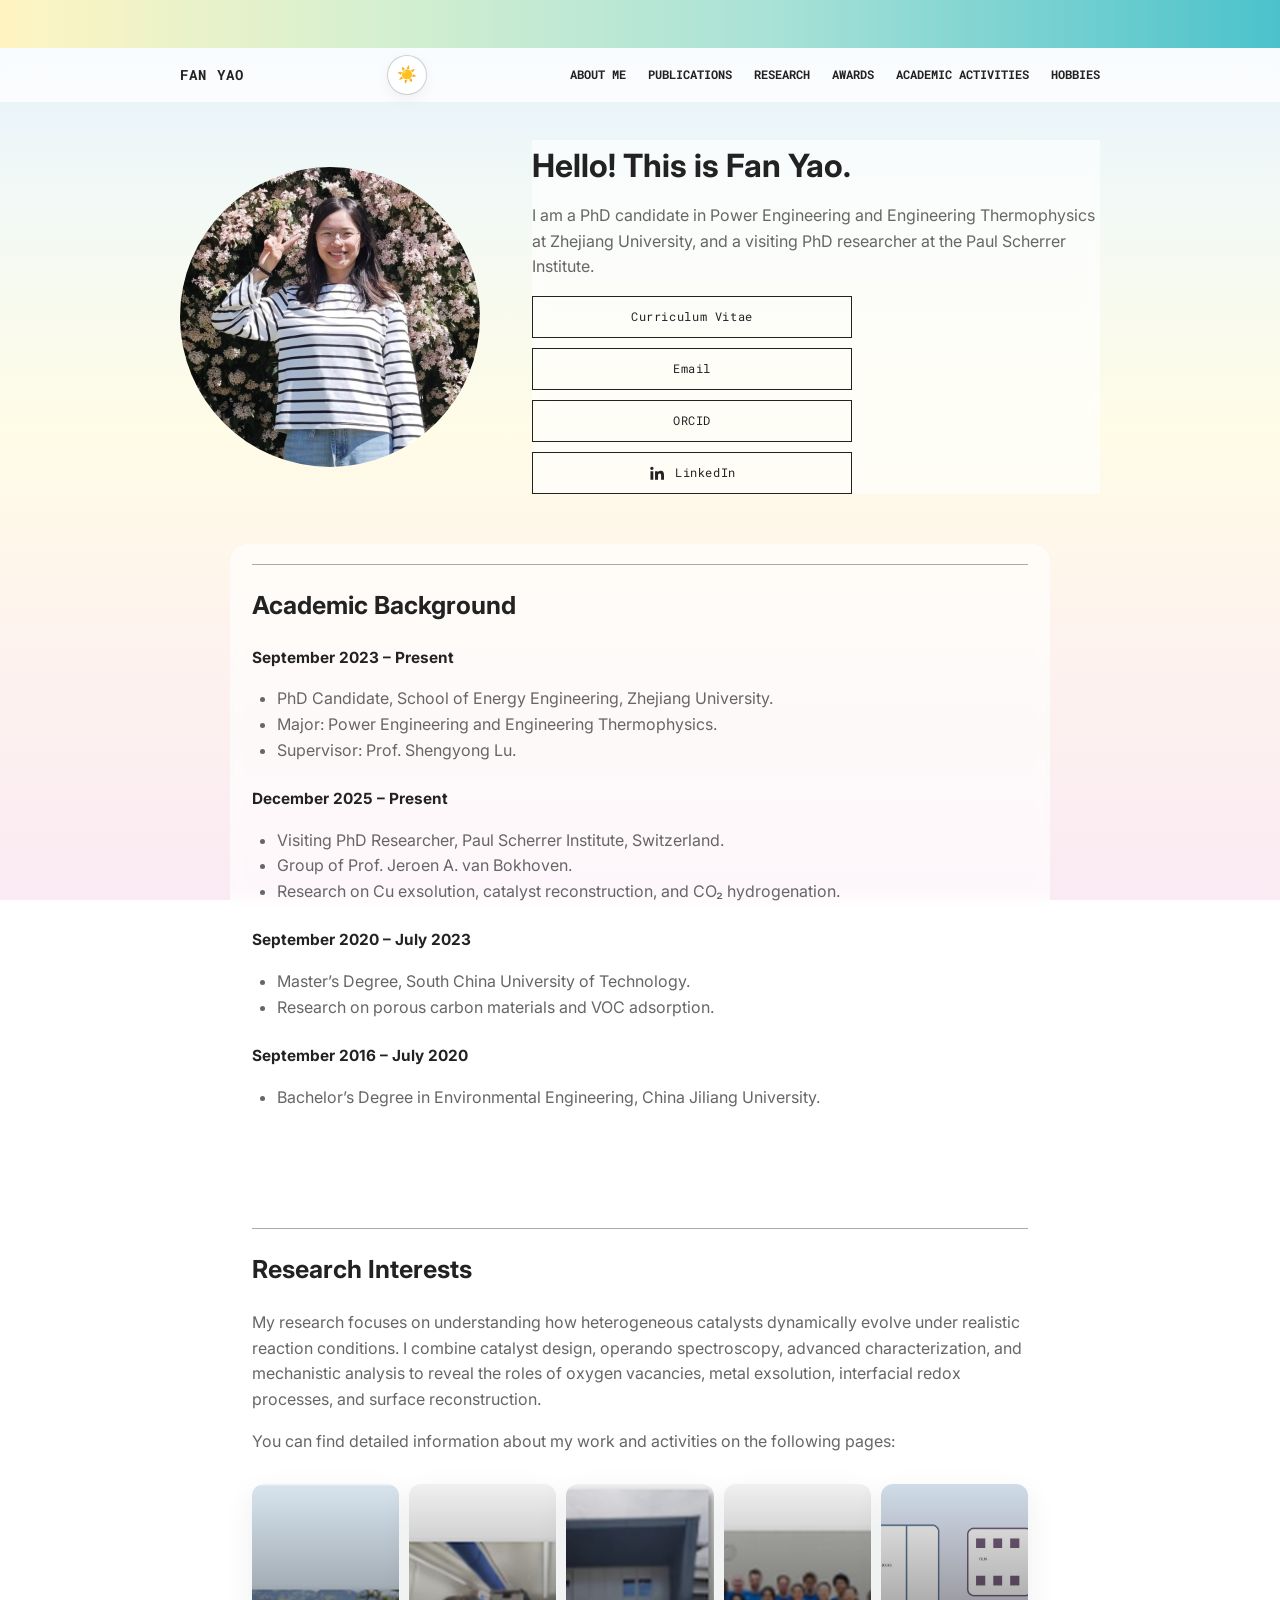
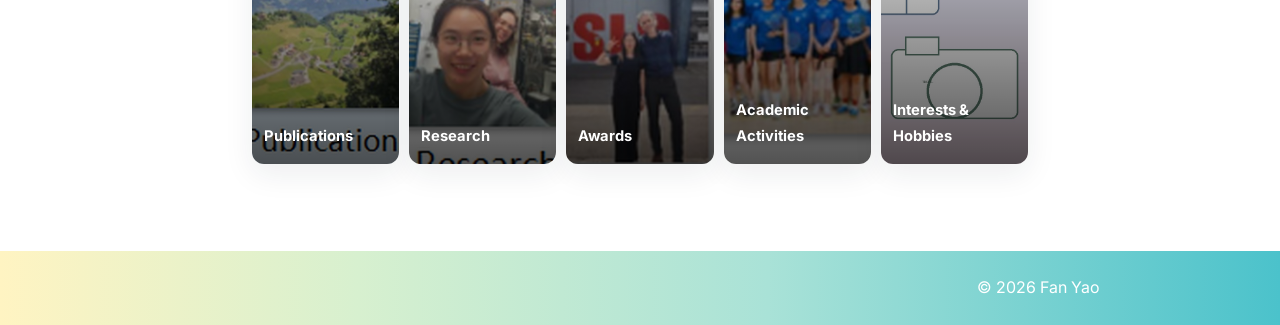
==== commit d93789cc: "Add files via upload" ====
--- a/index.html
+++ b/index.html
@@ -26,7 +26,8 @@
         <a href="publications.html">PUBLICATIONS</a>
         <a href="research.html">RESEARCH</a>
         <a href="#awards">AWARDS</a>
-        <a href="activities.html">ACTIVITIES</a>
+        <a href="activities.html">ACADEMIC ACTIVITIES</a>
+        <a href="hobbies.html">HOBBIES</a>
       </nav>
     </div>
   </header>
@@ -53,35 +54,42 @@
       </div>
     </section>
 
-    <section class="content-section compact-section reveal-section" id="about">
+    <section class="content-section reveal-section" id="about">
       <div class="container content-width">
         <div class="section-rule"></div>
         <h2>Academic Background</h2>
-        <div class="education-grid">
-          <article class="education-card">
-            <span>2023–Present</span>
-            <h3>PhD Candidate</h3>
-            <p>Zhejiang University · School of Energy Engineering</p>
-            <small>Power Engineering and Engineering Thermophysics<br>Supervisor: Prof. Shengyong Lu</small>
-          </article>
-          <article class="education-card">
-            <span>2025–Present</span>
-            <h3>Visiting PhD Researcher</h3>
-            <p>Paul Scherrer Institute, Switzerland</p>
-            <small>Group of Prof. Jeroen A. van Bokhoven</small>
-          </article>
-          <article class="education-card">
-            <span>2020–2023</span>
-            <h3>Master’s Degree</h3>
-            <p>South China University of Technology</p>
-            <small>Porous carbon materials and VOC adsorption</small>
-          </article>
-          <article class="education-card">
-            <span>2016–2020</span>
-            <h3>Bachelor’s Degree</h3>
-            <p>China Jiliang University</p>
-            <small>Environmental Engineering</small>
-          </article>
+
+        <div class="timeline-block">
+          <h3>September 2023 – Present</h3>
+          <ul>
+            <li>PhD Candidate, School of Energy Engineering, Zhejiang University.</li>
+            <li>Major: Power Engineering and Engineering Thermophysics.</li>
+            <li>Supervisor: Prof. Shengyong Lu.</li>
+          </ul>
+        </div>
+
+        <div class="timeline-block">
+          <h3>December 2025 – Present</h3>
+          <ul>
+            <li>Visiting PhD Researcher, Paul Scherrer Institute, Switzerland.</li>
+            <li>Group of Prof. Jeroen A. van Bokhoven.</li>
+            <li>Research on Cu exsolution, catalyst reconstruction, and CO₂ hydrogenation.</li>
+          </ul>
+        </div>
+
+        <div class="timeline-block">
+          <h3>September 2020 – July 2023</h3>
+          <ul>
+            <li>Master’s Degree, South China University of Technology.</li>
+            <li>Research on porous carbon materials and VOC adsorption.</li>
+          </ul>
+        </div>
+
+        <div class="timeline-block">
+          <h3>September 2016 – July 2020</h3>
+          <ul>
+            <li>Bachelor’s Degree in Environmental Engineering, China Jiliang University.</li>
+          </ul>
         </div>
       </div>
     </section>
@@ -93,7 +101,7 @@
         <p>My research focuses on understanding how heterogeneous catalysts dynamically evolve under realistic reaction conditions. I combine catalyst design, operando spectroscopy, advanced characterization, and mechanistic analysis to reveal the roles of oxygen vacancies, metal exsolution, interfacial redox processes, and surface reconstruction.</p>
         <p>You can find detailed information about my work and activities on the following pages:</p>
 
-        <div class="feature-grid four">
+        <div class="feature-grid five">
           <a class="feature-card" href="publications.html">
             <img src="assets/Publications.jpg" alt="Publications">
             <div><span>Publications</span></div>
@@ -102,13 +110,17 @@
             <img src="assets/Research.jpg" alt="Research">
             <div><span>Research</span></div>
           </a>
-          <a class="feature-card" href="#awards">
+          <a class="feature-card" href="awards.html">
             <img src="assets/Awards.jpg" alt="Awards">
             <div><span>Awards</span></div>
           </a>
           <a class="feature-card" href="activities.html">
-            <img src="assets/Activities.jpg" alt="Activities">
-            <div><span>Activities</span></div>
+            <img src="assets/Activities.jpg" alt="Academic Activities">
+            <div><span>Academic Activities</span></div>
+          </a>
+          <a class="feature-card" href="hobbies.html">
+            <img src="assets/Hobbies.jpg" alt="Interests and Hobbies">
+            <div><span>Interests &amp; Hobbies</span></div>
           </a>
         </div>
       </div>
@@ -116,45 +128,9 @@
 
     
 
-    <section class="content-section" id="awards">
-      <div class="container content-width">
-        <div class="section-rule"></div>
-        <h2>Awards & Honours</h2>
-        <ul><li>CSC Scholarship for PhD Students, 2025.</li><li>Outstanding Graduate Student, 2023–2024.</li><li>Inspirational Scholarship for PhD Students, 2024.</li><li>Hualu Environmental Protection Innovation Scholarship, 2021.</li></ul>
-      </div>
-    </section>
+    
 
-    <section class="content-section reveal-section" id="activities">
-      <div class="container content-width">
-        <div class="section-rule"></div>
-        <div class="section-heading-inline">
-          <h2>Academic Activities</h2>
-          <a class="section-link" href="activities.html">View details →</a>
-        </div>
-        <div class="activity-summary-grid">
-          <a class="activity-summary-card" href="activities.html#a2025">
-            <span>Nov. 2025</span>
-            <strong>The 15th International Symposium on Catalytic Science and Technology</strong>
-            <small>Oral Presentation · Guangzhou, China</small>
-          </a>
-          <a class="activity-summary-card" href="activities.html#a2025">
-            <span>May 2025</span>
-            <strong>The 18th Forum on Persistent Organic Pollutants and Chemical Product Environmental Safety</strong>
-            <small>Oral Presentation · Chongqing, China</small>
-          </a>
-          <a class="activity-summary-card" href="activities.html#a2024">
-            <span>Nov. 2024</span>
-            <strong>The 14th National Conference on Environmental Catalysis and Materials</strong>
-            <small>Oral Presentation · Kunming, China</small>
-          </a>
-          <a class="activity-summary-card" href="activities.html#a2024">
-            <span>May 2024</span>
-            <strong>The 17th Forum on Persistent Organic Pollutants and Chemical Product Environmental Safety</strong>
-            <small>Oral Presentation · Guiyang, China</small>
-          </a>
-        </div>
-      </div>
-    </section>
+    
   </main>
 
   <footer><div class="container footer-inner">© <span id="year"></span> Fan Yao</div></footer>
--- a/assets/style.css
+++ b/assets/style.css
@@ -643,3 +643,48 @@
     max-height:260px;
   }
 }
+
+
+/* V7 clean homepage navigation */
+.feature-grid.five{
+  display:grid;
+  grid-template-columns:repeat(5,minmax(0,1fr));
+  gap:10px;
+  margin-top:30px;
+}
+.feature-grid.five .feature-card{
+  height:280px;
+}
+.feature-grid.five .feature-card div{
+  left:12px;
+  right:10px;
+  bottom:16px;
+}
+.feature-grid.five .feature-card span{
+  font-size:.92rem;
+  line-height:1.25;
+}
+@media(max-width:900px){
+  .feature-grid.five{
+    grid-template-columns:repeat(3,1fr);
+  }
+}
+@media(max-width:680px){
+  .feature-grid.five{
+    grid-template-columns:repeat(2,1fr);
+  }
+  .feature-grid.five .feature-card{
+    height:210px;
+  }
+  .feature-grid.five .feature-card:last-child{
+    grid-column:1/-1;
+  }
+}
+@media(max-width:420px){
+  .feature-grid.five{
+    grid-template-columns:1fr;
+  }
+  .feature-grid.five .feature-card:last-child{
+    grid-column:auto;
+  }
+}
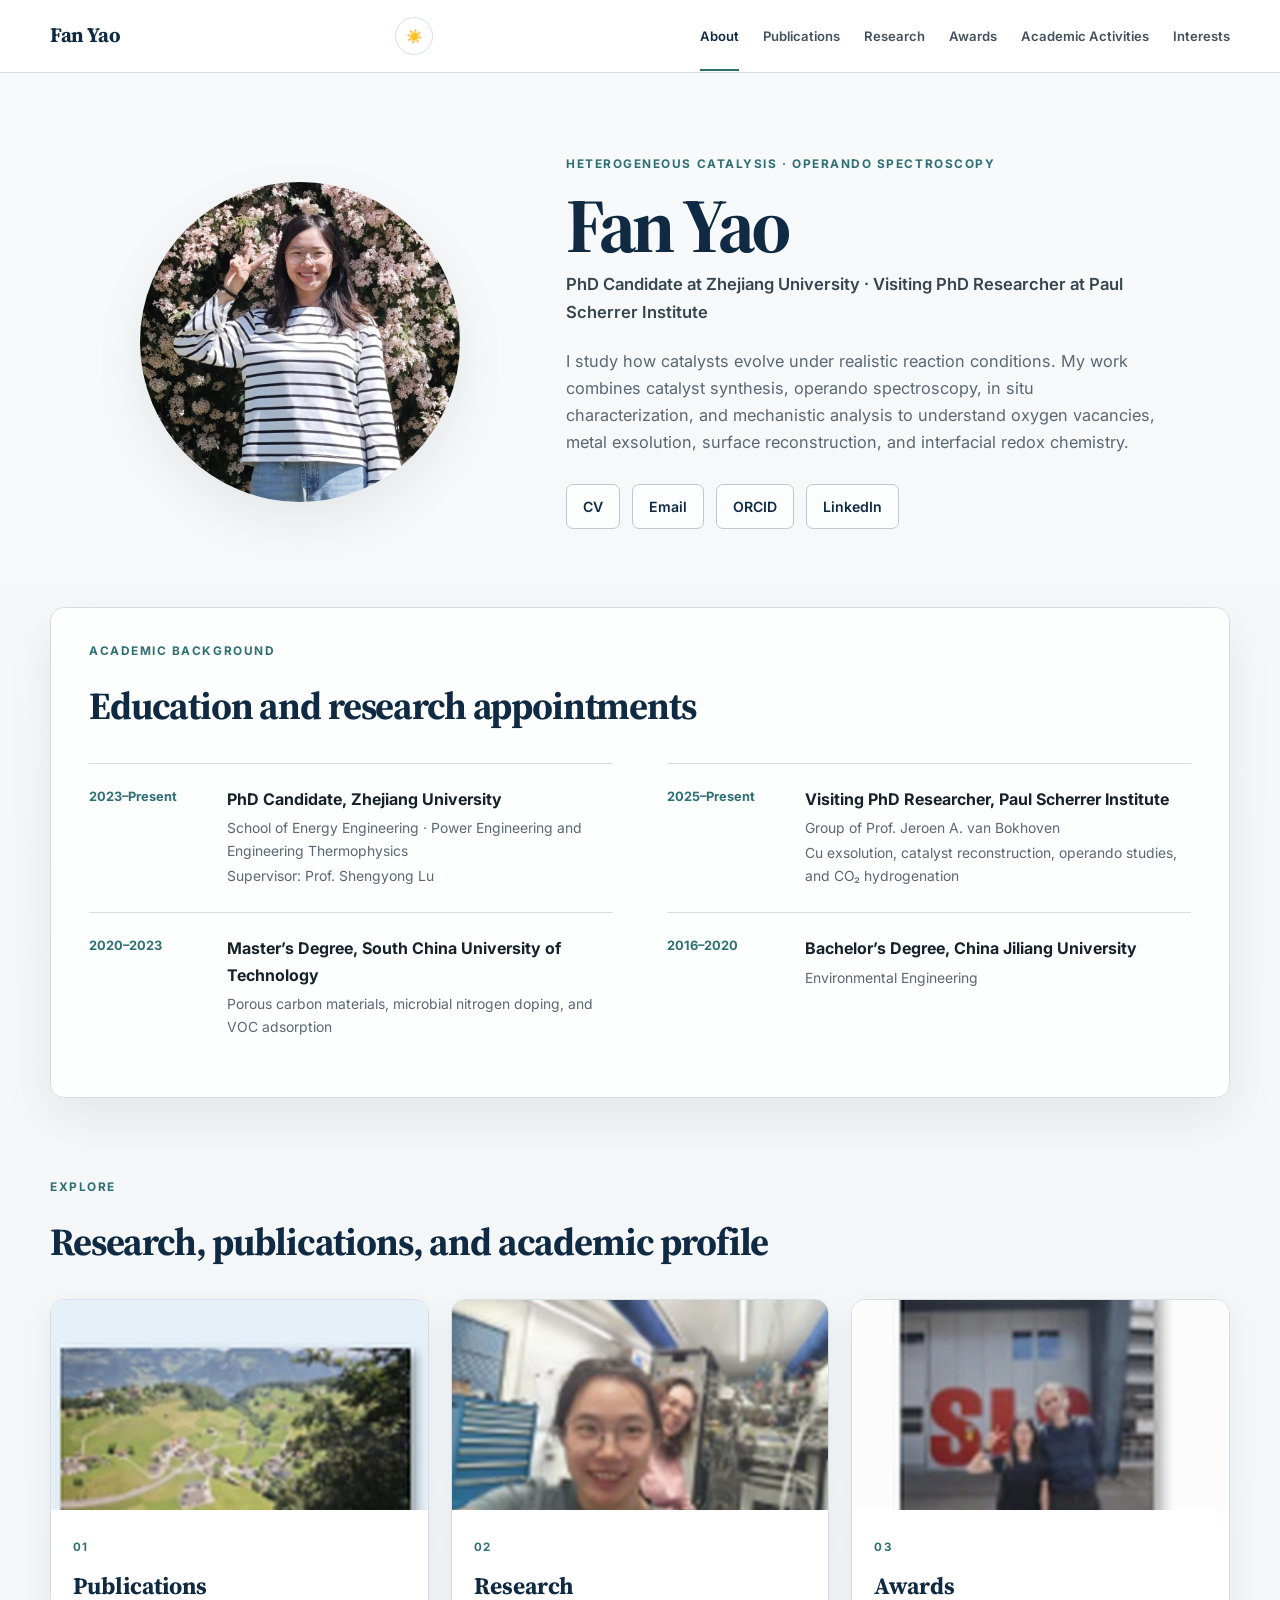
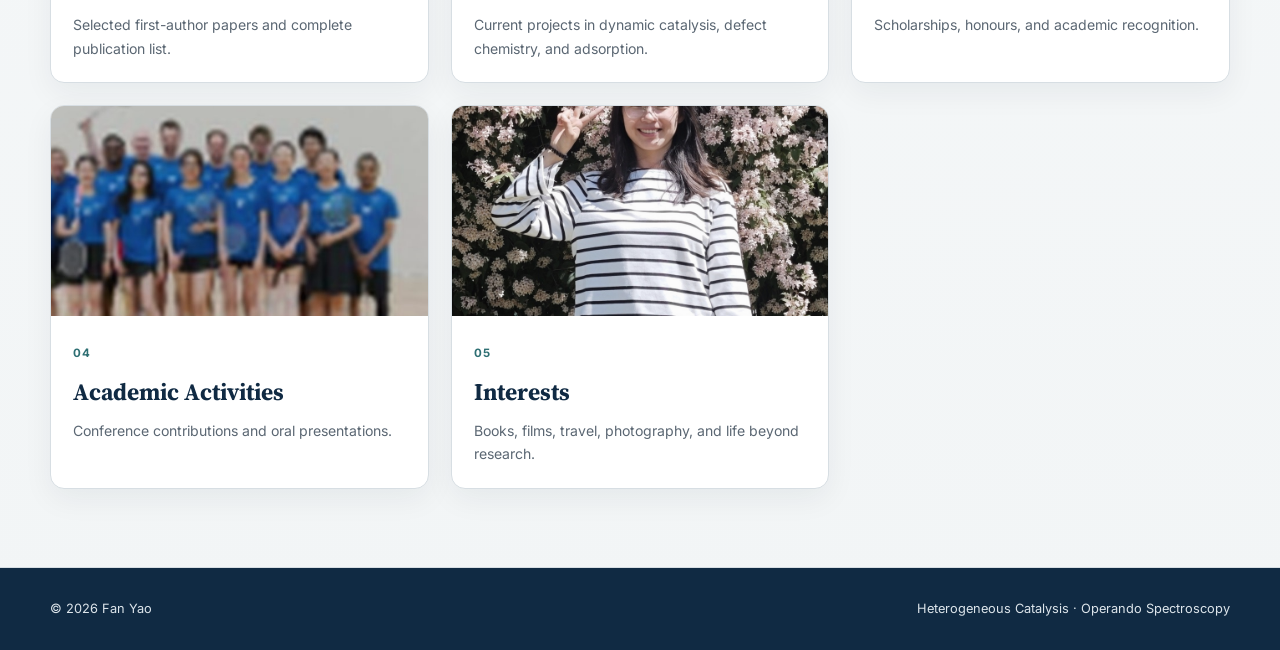
==== commit b54a4954: "Add files via upload" ====
--- a/index.html
+++ b/index.html
@@ -3,137 +3,181 @@
 <head>
   <meta charset="UTF-8">
   <meta name="viewport" content="width=device-width, initial-scale=1.0">
-  <meta name="description" content="Fan Yao — PhD candidate in heterogeneous catalysis and operando spectroscopy.">
+  <meta name="description" content="Fan Yao — PhD candidate in heterogeneous catalysis, operando spectroscopy, catalyst reconstruction, and defect chemistry.">
+  <meta name="author" content="Fan Yao">
+  <meta property="og:title" content="Fan Yao | Academic Homepage">
+  <meta property="og:description" content="Research on dynamic catalyst evolution, operando spectroscopy, oxygen-vacancy chemistry, and CO₂ conversion.">
+  <meta property="og:image" content="https://fanyao.ch/assets/portrait.jpg">
+  <meta property="og:url" content="https://fanyao.ch">
+  <meta name="theme-color" content="#102A43">
   <title>Fan Yao | Academic Homepage</title>
   <link rel="preconnect" href="https://fonts.googleapis.com">
   <link rel="preconnect" href="https://fonts.gstatic.com" crossorigin>
-  <link href="https://fonts.googleapis.com/css2?family=Inter:wght@400;500;600;700&family=Roboto+Mono:wght@500;700&display=swap" rel="stylesheet">
+  <link href="https://fonts.googleapis.com/css2?family=Inter:wght@400;500;600;700&family=Source+Serif+4:opsz,wght@8..60,600;8..60,700&display=swap" rel="stylesheet">
   <link rel="stylesheet" href="assets/style.css">
 </head>
-<body>
+
+<body class="home-page">
   <header class="site-header">
-    <div class="top-gradient"></div>
-    <div class="container nav-wrap">
-      <a class="brand" href="index.html">FAN YAO</a>
-      <div class="header-actions">
-        <button class="theme-toggle" type="button" aria-label="Switch to dark mode" title="Switch theme">
-          <span class="theme-icon" aria-hidden="true">☀️</span>
-        </button>
-        <button class="menu-button" aria-label="Open navigation" aria-expanded="false">☰</button>
-      </div>
-      <nav class="nav-links">
-        <a href="#about">ABOUT ME</a>
-        <a href="publications.html">PUBLICATIONS</a>
-        <a href="research.html">RESEARCH</a>
-        <a href="#awards">AWARDS</a>
-        <a href="activities.html">ACADEMIC ACTIVITIES</a>
-        <a href="hobbies.html">HOBBIES</a>
+    <div class="container header-inner">
+      <a class="site-brand" href="index.html">Fan Yao</a>
+
+      <button class="theme-toggle" type="button" aria-label="Switch to dark mode" title="Switch theme">
+        <span class="theme-icon" aria-hidden="true">☀️</span>
+      </button>
+
+      <button class="menu-button" type="button" aria-label="Open navigation" aria-expanded="false">
+        <span></span><span></span><span></span>
+      </button>
+
+      <nav class="main-nav" aria-label="Main navigation">
+        <a class="active" href="#about">About</a>
+        <a href="publications.html">Publications</a>
+        <a href="research.html">Research</a>
+        <a href="awards.html">Awards</a>
+        <a href="activities.html">Academic Activities</a>
+        <a href="hobbies.html">Interests</a>
       </nav>
     </div>
   </header>
 
   <main>
-    <section class="hero">
+    <section class="hero" id="about">
       <div class="container hero-grid">
-        <div class="portrait-wrap">
-          <img src="assets/portrait.jpg" alt="Portrait of Fan Yao">
+        <div class="portrait-column reveal">
+          <img class="portrait" src="assets/portrait.jpg" alt="Portrait of Fan Yao">
         </div>
-        <div class="hero-copy">
-          <h1>Hello! This is Fan Yao.</h1>
-          <p>I am a PhD candidate in Power Engineering and Engineering Thermophysics at Zhejiang University, and a visiting PhD researcher at the Paul Scherrer Institute.</p>
-          <div class="hero-buttons">
-            <a href="assets/Fan_Yao_CV.pdf" target="_blank">Curriculum Vitae</a>
+
+        <div class="intro-column reveal">
+          <p class="kicker">Heterogeneous Catalysis · Operando Spectroscopy</p>
+          <h1>Fan Yao</h1>
+          <p class="role">PhD Candidate at Zhejiang University · Visiting PhD Researcher at Paul Scherrer Institute</p>
+          <p class="intro">
+            I study how catalysts evolve under realistic reaction conditions. My work combines
+            catalyst synthesis, operando spectroscopy, in situ characterization, and mechanistic
+            analysis to understand oxygen vacancies, metal exsolution, surface reconstruction,
+            and interfacial redox chemistry.
+          </p>
+
+          <div class="contact-links">
+            <a href="assets/Fan_Yao_CV.pdf" target="_blank" rel="noopener">CV</a>
             <a href="mailto:fan.yao@psi.ch">Email</a>
-            <a href="https://orcid.org/0000-0003-0212-7075" target="_blank">ORCID</a>
-            <a class="linkedin-button" href="https://www.linkedin.com/in/fan-yao-b2b4813a5/" target="_blank" rel="noopener">
-              <svg viewBox="0 0 24 24" aria-hidden="true"><path d="M5.2 3.5A2.2 2.2 0 1 1 5.2 8a2.2 2.2 0 0 1 0-4.5ZM3.3 9.5h3.8V21H3.3V9.5Zm6.1 0H13v1.6h.1c.5-.9 1.7-2 3.6-2 3.9 0 4.6 2.5 4.6 5.8V21h-3.8v-5.4c0-1.3 0-3-1.9-3s-2.2 1.4-2.2 2.9V21H9.4V9.5Z"/></svg>
-              LinkedIn
-            </a>
+            <a href="https://orcid.org/0000-0003-0212-7075" target="_blank" rel="noopener">ORCID</a>
+            <a href="https://www.linkedin.com/in/fan-yao-b2b4813a5/" target="_blank" rel="noopener">LinkedIn</a>
           </div>
         </div>
       </div>
     </section>
 
-    <section class="content-section reveal-section" id="about">
-      <div class="container content-width">
-        <div class="section-rule"></div>
-        <h2>Academic Background</h2>
-
-        <div class="timeline-block">
-          <h3>September 2023 – Present</h3>
-          <ul>
-            <li>PhD Candidate, School of Energy Engineering, Zhejiang University.</li>
-            <li>Major: Power Engineering and Engineering Thermophysics.</li>
-            <li>Supervisor: Prof. Shengyong Lu.</li>
-          </ul>
+    <section class="section">
+      <div class="container panel academic-panel reveal">
+        <div class="section-heading">
+          <p class="section-label">Academic Background</p>
+          <h2>Education and research appointments</h2>
         </div>
 
-        <div class="timeline-block">
-          <h3>December 2025 – Present</h3>
-          <ul>
-            <li>Visiting PhD Researcher, Paul Scherrer Institute, Switzerland.</li>
-            <li>Group of Prof. Jeroen A. van Bokhoven.</li>
-            <li>Research on Cu exsolution, catalyst reconstruction, and CO₂ hydrogenation.</li>
-          </ul>
-        </div>
+        <div class="timeline">
+          <article>
+            <time>2023–Present</time>
+            <div>
+              <h3>PhD Candidate, Zhejiang University</h3>
+              <p>School of Energy Engineering · Power Engineering and Engineering Thermophysics</p>
+              <p>Supervisor: Prof. Shengyong Lu</p>
+            </div>
+          </article>
 
-        <div class="timeline-block">
-          <h3>September 2020 – July 2023</h3>
-          <ul>
-            <li>Master’s Degree, South China University of Technology.</li>
-            <li>Research on porous carbon materials and VOC adsorption.</li>
-          </ul>
-        </div>
+          <article>
+            <time>2025–Present</time>
+            <div>
+              <h3>Visiting PhD Researcher, Paul Scherrer Institute</h3>
+              <p>Group of Prof. Jeroen A. van Bokhoven</p>
+              <p>Cu exsolution, catalyst reconstruction, operando studies, and CO₂ hydrogenation</p>
+            </div>
+          </article>
 
-        <div class="timeline-block">
-          <h3>September 2016 – July 2020</h3>
-          <ul>
-            <li>Bachelor’s Degree in Environmental Engineering, China Jiliang University.</li>
-          </ul>
+          <article>
+            <time>2020–2023</time>
+            <div>
+              <h3>Master’s Degree, South China University of Technology</h3>
+              <p>Porous carbon materials, microbial nitrogen doping, and VOC adsorption</p>
+            </div>
+          </article>
+
+          <article>
+            <time>2016–2020</time>
+            <div>
+              <h3>Bachelor’s Degree, China Jiliang University</h3>
+              <p>Environmental Engineering</p>
+            </div>
+          </article>
         </div>
       </div>
     </section>
 
-    <section class="content-section" id="research">
-      <div class="container content-width">
-        <div class="section-rule"></div>
-        <h2>Research Interests</h2>
-        <p>My research focuses on understanding how heterogeneous catalysts dynamically evolve under realistic reaction conditions. I combine catalyst design, operando spectroscopy, advanced characterization, and mechanistic analysis to reveal the roles of oxygen vacancies, metal exsolution, interfacial redox processes, and surface reconstruction.</p>
-        <p>You can find detailed information about my work and activities on the following pages:</p>
+    <section class="section section-links">
+      <div class="container">
+        <div class="section-heading reveal">
+          <p class="section-label">Explore</p>
+          <h2>Research, publications, and academic profile</h2>
+        </div>
 
-        <div class="feature-grid five">
-          <a class="feature-card" href="publications.html">
+        <div class="feature-grid">
+          <a class="feature-card reveal" href="publications.html">
             <img src="assets/Publications.jpg" alt="Publications">
-            <div><span>Publications</span></div>
+            <div class="feature-content">
+              <span class="feature-number">01</span>
+              <h3>Publications</h3>
+              <p>Selected first-author papers and complete publication list.</p>
+            </div>
           </a>
-          <a class="feature-card" href="research.html">
+
+          <a class="feature-card reveal" href="research.html">
             <img src="assets/Research.jpg" alt="Research">
-            <div><span>Research</span></div>
+            <div class="feature-content">
+              <span class="feature-number">02</span>
+              <h3>Research</h3>
+              <p>Current projects in dynamic catalysis, defect chemistry, and adsorption.</p>
+            </div>
           </a>
-          <a class="feature-card" href="awards.html">
+
+          <a class="feature-card reveal" href="awards.html">
             <img src="assets/Awards.jpg" alt="Awards">
-            <div><span>Awards</span></div>
+            <div class="feature-content">
+              <span class="feature-number">03</span>
+              <h3>Awards</h3>
+              <p>Scholarships, honours, and academic recognition.</p>
+            </div>
           </a>
-          <a class="feature-card" href="activities.html">
+
+          <a class="feature-card reveal" href="activities.html">
             <img src="assets/Activities.jpg" alt="Academic Activities">
-            <div><span>Academic Activities</span></div>
+            <div class="feature-content">
+              <span class="feature-number">04</span>
+              <h3>Academic Activities</h3>
+              <p>Conference contributions and oral presentations.</p>
+            </div>
           </a>
-          <a class="feature-card" href="hobbies.html">
-            <img src="assets/Hobbies.jpg" alt="Interests and Hobbies">
-            <div><span>Interests &amp; Hobbies</span></div>
+
+          <a class="feature-card reveal" href="hobbies.html">
+            <img src="assets/portrait.jpg" alt="Interests and Hobbies">
+            <div class="feature-content">
+              <span class="feature-number">05</span>
+              <h3>Interests</h3>
+              <p>Books, films, travel, photography, and life beyond research.</p>
+            </div>
           </a>
         </div>
       </div>
     </section>
-
-    
-
-    
-
-    
   </main>
 
-  <footer><div class="container footer-inner">© <span id="year"></span> Fan Yao</div></footer>
+  <footer class="site-footer">
+    <div class="container">
+      <p>© <span id="year"></span> Fan Yao</p>
+      <p>Heterogeneous Catalysis · Operando Spectroscopy</p>
+    </div>
+  </footer>
+
   <script src="assets/script.js"></script>
 </body>
 </html>
--- a/assets/style.css
+++ b/assets/style.css
@@ -1,690 +1,478 @@
-:root{--text:#222;--muted:#666;--line:#aaa;--max:920px;--blue:#1184d6}
-*{box-sizing:border-box}html{scroll-behavior:smooth;scroll-padding-top:80px}
-body{margin:0;font-family:Inter,Arial,sans-serif;color:var(--text);background:#fff;line-height:1.6}
-a{color:inherit;text-decoration:none}img{display:block;max-width:100%}
-.container{width:min(calc(100% - 36px),var(--max));margin:auto}
-.site-header{position:sticky;top:0;z-index:20;background:#fff}.top-gradient{height:48px;background:linear-gradient(90deg,#fff4c2,#d7f0cf 28%,#a9e2d7 60%,#4bc2cb)}
-.nav-wrap{min-height:54px;display:flex;align-items:center;justify-content:space-between}.brand,.nav-links{font-family:"Roboto Mono",monospace;font-weight:700}
-.brand{font-size:.88rem;letter-spacing:.08em}.nav-links{display:flex;gap:22px;font-size:.72rem}.menu-button{display:none;border:0;background:none;font-size:1.3rem}
-.hero{padding:70px 0 55px}.hero-grid{display:grid;grid-template-columns:360px 1fr;gap:74px;align-items:center}.portrait-wrap img{width:100%;aspect-ratio:1;border-radius:50%;object-fit:cover}
-.hero-copy h1{font-size:2rem}.hero-copy p{color:var(--muted)}.hero-buttons{display:grid;gap:14px;margin-top:24px;max-width:320px}
-.hero-buttons a{display:flex;align-items:center;justify-content:center;gap:9px;padding:12px 16px;border:1.5px solid #222;font-family:"Roboto Mono",monospace;font-size:.78rem;letter-spacing:.05em}
-.hero-buttons a:hover{background:#222;color:#fff}.linkedin-button svg{width:18px;height:18px;fill:currentColor}
-.content-section{padding:22px 0 32px}.content-width{max-width:820px}.section-rule{border-top:1px solid var(--line);margin-bottom:18px}
-.content-section h2{font-size:1.55rem}.timeline-block{margin-bottom:24px}.timeline-block h3{font-size:.96rem}.timeline-block ul,.content-section ul{padding-left:25px;color:var(--muted)}.content-section p{color:var(--muted)}
-.feature-grid.four{display:grid;grid-template-columns:repeat(4,1fr);gap:10px;margin-top:30px}.feature-card{position:relative;height:280px;overflow:hidden}.feature-card img{width:100%;height:100%;object-fit:cover}
-.feature-card:after{content:"";position:absolute;inset:0;background:linear-gradient(0deg,rgba(0,0,0,.68),rgba(0,0,0,.06))}
-.feature-card div{position:absolute;z-index:2;left:14px;bottom:18px;color:#fff;font-size:1rem;font-weight:700}
-footer{margin-top:35px;padding:24px 0;background:linear-gradient(90deg,#fff4c2,#d7f0cf 28%,#a9e2d7 60%,#4bc2cb)}.footer-inner{text-align:right;color:#fff}
-
-/* Publications page */
-.pub-page{background:#eef3f7}.pub-header{height:64px;background:#3d4249;color:#fff;display:flex;align-items:center;justify-content:space-between;padding:0 30px;position:sticky;top:0;z-index:30}
-.pub-brand{font-size:1.4rem;font-weight:700}.pub-header nav{display:flex;gap:24px}.pub-header nav a{color:#cfd3d7}.pub-header nav a.active,.pub-header nav a:hover{color:#fff}
-.pub-layout{display:grid;grid-template-columns:320px minmax(0,1fr) 120px;gap:18px;max-width:1500px;margin:0 auto;padding:28px 20px 60px}
-.profile-sidebar{background:#fff;border-radius:8px;padding:28px;align-self:start;position:sticky;top:92px;text-align:center;box-shadow:0 2px 8px rgba(0,0,0,.08)}
-.profile-sidebar img{width:100%;aspect-ratio:1;object-fit:cover;margin-bottom:18px}.profile-sidebar h1{margin:0 0 8px}.profile-sidebar p{color:#555}.profile-sidebar>a{color:#2479a7}
-.sidebar-links{display:flex;justify-content:center;gap:10px;margin-top:18px}.sidebar-links a{padding:7px 10px;border-radius:4px;background:#eaf2f8;color:#2479a7}
-.publication-main{background:#fff;border-radius:8px;overflow:hidden}.publication-heading{display:flex;justify-content:space-between;align-items:center;padding:18px 22px;border-bottom:1px solid #ddd}.publication-heading h2{margin:0;font-size:1.2rem}.publication-heading a{color:#167db6}
-.year-section>h2{font-size:2rem;margin:22px}.paper-card{display:grid;grid-template-columns:190px 1fr;gap:22px;padding:22px;border-top:1px solid #e2e2e2}.paper-card img{width:100%;height:125px;object-fit:cover;border:1px solid #ddd}
-.paper-card h3{font-size:1.35rem;margin:0 0 8px;line-height:1.25}.paper-card p{margin:4px 0}.paper-summary{color:#666}
-.year-nav{align-self:start;position:sticky;top:92px;display:grid}.year-nav a{padding:13px 16px;background:#fff;color:#2876a0;border-bottom:1px solid #e0e0e0}.year-nav a:hover{background:var(--blue);color:#fff}
-
-@media(max-width:900px){.pub-layout{grid-template-columns:240px 1fr}.year-nav{display:none}.hero-grid{grid-template-columns:300px 1fr;gap:45px}.feature-grid.four{grid-template-columns:repeat(2,1fr)}}
-@media(max-width:680px){.nav-links{position:fixed;inset:102px 0 auto;background:#fff;padding:18px;display:none;flex-direction:column}.nav-links.open{display:flex}.menu-button{display:block}.hero-grid{grid-template-columns:1fr}.portrait-wrap{max-width:300px;margin:auto}.hero-copy{text-align:center}.hero-buttons{margin:24px auto 0}.pub-header nav{display:none}.pub-layout{grid-template-columns:1fr}.profile-sidebar{position:static}.paper-card{grid-template-columns:1fr}.paper-card img{height:auto}.feature-grid.four{grid-template-columns:1fr 1fr}}
-
-.activity-card img{
-  height:150px;
-  object-fit:cover;
-  object-position:center;
-}
-.publication-heading span{
-  color:#6b737b;
-  font-size:.9rem;
-}
-@media(max-width:680px){
-  .activity-card img{height:auto;}
-}
-
-
-/* =========================================================
-   Interactive motion, dark mode and app-like mobile layout
-   ========================================================= */
+
 :root{
-  --surface:#ffffff;
-  --surface-soft:#f6f8fa;
-  --surface-elevated:#ffffff;
-  --shadow-soft:0 10px 30px rgba(22,34,48,.08);
-  --shadow-hover:0 18px 42px rgba(22,34,48,.16);
-  --transition:220ms cubic-bezier(.2,.7,.2,1);
-}
-
-body,
-.site-header,
-.content-section,
-.hero,
-.profile-sidebar,
-.publication-main,
-.paper-card,
-.year-nav a,
-.activity-summary-card,
-.hero-buttons a,
-.feature-card,
-.pub-header{
-  transition:
-    background-color var(--transition),
-    color var(--transition),
-    border-color var(--transition),
-    box-shadow var(--transition),
-    transform var(--transition);
-}
-
-.header-actions{
+  --bg:#F5F7F8;
+  --surface:#FFFFFF;
+  --surface-alt:#EEF2F4;
+  --text:#17212B;
+  --muted:#5B6773;
+  --line:#D7DEE3;
+  --navy:#102A43;
+  --teal:#2E6F73;
+  --shadow:0 18px 50px rgba(20,36,52,.08);
+  --shadow-hover:0 24px 60px rgba(20,36,52,.14);
+  --max:1180px;
+  --radius:14px;
+}
+
+*{box-sizing:border-box}
+html{scroll-behavior:smooth;scroll-padding-top:80px}
+body{
+  margin:0;
+  color:var(--text);
+  background:linear-gradient(180deg,#F7F9FA 0%,#F2F5F6 100%);
+  font-family:"Inter",system-ui,-apple-system,BlinkMacSystemFont,"Segoe UI",sans-serif;
+  line-height:1.65;
+  text-rendering:optimizeLegibility;
+}
+a{color:inherit;text-decoration:none}
+img{display:block;max-width:100%}
+.container{width:min(calc(100% - 40px),var(--max));margin-inline:auto}
+
+/* Header */
+.site-header,.pub-header{
+  position:sticky;
+  top:0;
+  z-index:50;
+  background:rgba(255,255,255,.94);
+  border-bottom:1px solid var(--line);
+  backdrop-filter:blur(12px);
+}
+.header-inner,.pub-header{
+  min-height:72px;
   display:flex;
   align-items:center;
-  gap:8px;
-}
-
+}
+.header-inner{gap:24px}
+.site-brand,.pub-brand{
+  color:var(--navy);
+  font-family:"Source Serif 4",Georgia,serif;
+  font-size:1.28rem;
+  font-weight:700;
+  letter-spacing:-.02em;
+}
+.site-brand{margin-right:auto}
+.main-nav,.pub-header nav{
+  display:flex;
+  align-items:center;
+  gap:24px;
+  margin-left:auto;
+  font-size:.82rem;
+  font-weight:600;
+}
+.main-nav a,.pub-header nav a{
+  color:#44515D;
+  padding:25px 0 22px;
+  border-bottom:2px solid transparent;
+}
+.main-nav a:hover,.main-nav a.active,
+.pub-header nav a:hover,.pub-header nav a.active{
+  color:var(--navy);
+  border-bottom-color:var(--teal);
+}
 .theme-toggle{
-  width:40px;
-  height:40px;
+  width:38px;
+  height:38px;
   display:grid;
   place-items:center;
-  border:1px solid rgba(30,42,55,.22);
+  border:1px solid var(--line);
   border-radius:50%;
-  background:rgba(255,255,255,.75);
-  color:var(--text);
+  background:var(--surface);
   cursor:pointer;
-  box-shadow:0 4px 14px rgba(0,0,0,.05);
-  transition:transform var(--transition), background var(--transition), border-color var(--transition);
-}
-.theme-toggle:hover{
-  transform:translateY(-2px) rotate(8deg);
-}
-.theme-icon{
-  font-size:1rem;
+  margin-left:8px;
+}
+.pub-theme-toggle{margin-left:18px;margin-right:20px}
+.menu-button{
+  display:none;
+  width:42px;
+  height:42px;
+  padding:10px;
+  border:1px solid var(--line);
+  border-radius:10px;
+  background:var(--surface);
+}
+.menu-button span{display:block;height:2px;margin:5px 0;background:var(--navy)}
+
+/* Homepage */
+.hero{padding:82px 0 60px}
+.hero-grid{
+  display:grid;
+  grid-template-columns:360px minmax(0,1fr);
+  gap:86px;
+  align-items:center;
+  max-width:1040px;
+}
+.portrait{
+  width:320px;
+  height:320px;
+  margin:auto;
+  object-fit:cover;
+  border-radius:50%;
+  box-shadow:var(--shadow);
+}
+.kicker,.section-label{
+  margin:0 0 12px;
+  color:var(--teal);
+  font-size:.74rem;
+  font-weight:700;
+  letter-spacing:.13em;
+  text-transform:uppercase;
+}
+.intro-column h1{
+  margin:0 0 8px;
+  color:var(--navy);
+  font-family:"Source Serif 4",Georgia,serif;
+  font-size:clamp(3rem,6vw,5.2rem);
   line-height:1;
-}
-
-.pub-header{
-  position:sticky;
-}
-.pub-theme-toggle{
-  flex:0 0 auto;
-  border-color:rgba(255,255,255,.28);
-  background:rgba(255,255,255,.12);
-  color:#fff;
-}
-
-.reveal-item{
-  opacity:0;
-  transform:translateY(24px);
-}
-.reveal-item.is-visible{
-  opacity:1;
-  transform:translateY(0);
-  transition:opacity .65s ease, transform .65s cubic-bezier(.18,.75,.25,1);
-}
-
-.hero-grid .portrait-wrap,
-.hero-grid .hero-copy{
-  will-change:transform,opacity;
-}
-
-.feature-card{
-  border-radius:12px;
-  box-shadow:var(--shadow-soft);
-}
-.feature-card:hover{
-  transform:translateY(-8px) scale(1.025);
-  box-shadow:var(--shadow-hover);
-}
-.feature-card img{
-  transition:transform .55s ease, filter .4s ease;
-}
-.feature-card:hover img{
-  transform:scale(1.065);
-  filter:saturate(1.08);
-}
-
-.hero-buttons a:hover{
-  transform:translateY(-3px);
-  box-shadow:0 10px 22px rgba(0,0,0,.12);
-}
-
-.paper-card{
-  border-radius:10px;
-}
-.paper-card:hover{
-  transform:translateY(-4px);
-  background:#fbfcfd;
-  box-shadow:var(--shadow-soft);
-}
-.paper-card img{
-  transition:transform .45s ease;
-}
-.paper-card:hover img{
-  transform:scale(1.025);
-}
-
-.profile-sidebar:hover{
-  transform:translateY(-4px);
-  box-shadow:var(--shadow-hover);
-}
-
-.section-heading-inline{
+  letter-spacing:-.045em;
+}
+.role{
+  margin:0 0 22px;
+  color:#374551;
+  font-size:1.04rem;
+  font-weight:600;
+}
+.intro{
+  max-width:680px;
+  margin:0;
+  color:var(--muted);
+  font-size:1.02rem;
+}
+.contact-links{
   display:flex;
-  justify-content:space-between;
-  align-items:flex-end;
-  gap:20px;
-  margin-bottom:18px;
-}
-.section-heading-inline h2{
-  margin:0;
-}
-.section-link{
-  color:var(--blue);
+  flex-wrap:wrap;
+  gap:12px;
+  margin-top:28px;
+}
+.contact-links a{
+  padding:10px 16px;
+  border:1px solid #BFC9D1;
+  border-radius:7px;
+  background:rgba(255,255,255,.72);
+  color:var(--navy);
   font-size:.88rem;
   font-weight:600;
-}
-
-.activity-summary-grid{
+  transition:.2s ease;
+}
+.contact-links a:hover{
+  transform:translateY(-2px);
+  border-color:var(--teal);
+  background:var(--surface);
+}
+
+.section{padding:18px 0 42px}
+.panel{
+  border:1px solid var(--line);
+  border-radius:var(--radius);
+  background:rgba(255,255,255,.86);
+  box-shadow:var(--shadow);
+}
+.academic-panel{padding:34px 38px}
+.section-heading{margin-bottom:26px}
+.section-heading h2{
+  margin:0;
+  color:var(--navy);
+  font-family:"Source Serif 4",Georgia,serif;
+  font-size:clamp(2rem,3vw,2.7rem);
+  letter-spacing:-.03em;
+}
+.timeline{
   display:grid;
   grid-template-columns:repeat(2,minmax(0,1fr));
-  gap:14px;
-}
-.activity-summary-card{
+  gap:0 54px;
+}
+.timeline article{
+  display:grid;
+  grid-template-columns:120px 1fr;
+  gap:18px;
+  padding:22px 0;
+  border-top:1px solid var(--line);
+}
+.timeline time{
+  color:var(--teal);
+  font-size:.8rem;
+  font-weight:700;
+}
+.timeline h3{
+  margin:0 0 5px;
+  font-size:1rem;
+}
+.timeline p{
+  margin:2px 0;
+  color:var(--muted);
+  font-size:.87rem;
+}
+
+.section-links{padding-top:38px;padding-bottom:78px}
+.feature-grid{
+  display:grid;
+  grid-template-columns:repeat(3,minmax(0,1fr));
+  gap:22px;
+}
+.feature-card{
+  overflow:hidden;
+  border:1px solid var(--line);
+  border-radius:var(--radius);
+  background:var(--surface);
+  box-shadow:0 10px 30px rgba(20,36,52,.06);
+  transition:transform .24s ease,box-shadow .24s ease,border-color .24s ease;
+}
+.feature-card:hover{
+  transform:translateY(-6px);
+  border-color:#B3C0C9;
+  box-shadow:var(--shadow-hover);
+}
+.feature-card img{
+  width:100%;
+  height:210px;
+  object-fit:cover;
+  filter:saturate(.82) contrast(.98);
+  transition:transform .4s ease,filter .4s ease;
+}
+.feature-card:hover img{
+  transform:scale(1.025);
+  filter:saturate(.95);
+}
+.feature-content{padding:22px}
+.feature-number{
+  color:var(--teal);
+  font-size:.72rem;
+  font-weight:700;
+  letter-spacing:.12em;
+}
+.feature-content h3{
+  margin:8px 0 8px;
+  color:var(--navy);
+  font-family:"Source Serif 4",Georgia,serif;
+  font-size:1.48rem;
+}
+.feature-content p{
+  margin:0;
+  color:var(--muted);
+  font-size:.88rem;
+}
+.feature-card:nth-child(4),
+.feature-card:nth-child(5){
+  grid-column:span 1;
+}
+
+.site-footer{
+  border-top:1px solid var(--line);
+  background:var(--navy);
+  color:#DDE5EB;
+}
+.site-footer .container{
+  min-height:82px;
   display:flex;
-  flex-direction:column;
-  gap:7px;
-  padding:18px;
-  border:1px solid #dfe4e8;
-  border-radius:12px;
-  background:var(--surface);
-  box-shadow:0 5px 18px rgba(22,34,48,.05);
-}
-.activity-summary-card:hover{
-  transform:translateY(-5px);
-  box-shadow:var(--shadow-hover);
-  border-color:rgba(17,132,214,.45);
-}
-.activity-summary-card span{
-  color:var(--blue);
-  font-size:.78rem;
-  font-weight:700;
-  letter-spacing:.04em;
-}
-.activity-summary-card strong{
-  line-height:1.35;
-}
-.activity-summary-card small{
-  color:var(--muted);
-}
+  align-items:center;
+  justify-content:space-between;
+  gap:20px;
+  font-size:.8rem;
+}
+
+/* Detail pages */
+.pub-page{background:var(--bg)}
+.pub-header{padding:0 28px}
+.pub-layout{
+  display:grid;
+  grid-template-columns:270px minmax(0,1fr) 105px;
+  gap:24px;
+  max-width:1480px;
+  margin:0 auto;
+  padding:34px 26px 70px;
+}
+.profile-sidebar{
+  position:sticky;
+  top:100px;
+  align-self:start;
+  padding:24px;
+  border:1px solid var(--line);
+  border-radius:var(--radius);
+  background:var(--surface);
+  box-shadow:var(--shadow);
+  text-align:center;
+}
+.profile-sidebar img{
+  width:100%;
+  aspect-ratio:1;
+  object-fit:cover;
+  margin-bottom:18px;
+  border-radius:8px;
+}
+.profile-sidebar h1{
+  margin:0 0 6px;
+  color:var(--navy);
+  font-family:"Source Serif 4",Georgia,serif;
+}
+.profile-sidebar p{color:var(--muted);font-size:.88rem}
+.profile-sidebar>a{color:var(--teal);font-size:.84rem}
+.sidebar-links{display:flex;justify-content:center;gap:8px;margin-top:17px}
+.sidebar-links a{
+  padding:7px 10px;
+  border:1px solid var(--line);
+  border-radius:6px;
+  color:var(--navy);
+  font-size:.75rem;
+}
+.publication-main{
+  overflow:hidden;
+  border:1px solid var(--line);
+  border-radius:var(--radius);
+  background:var(--surface);
+  box-shadow:var(--shadow);
+}
+.publication-heading{
+  display:flex;
+  align-items:center;
+  justify-content:space-between;
+  gap:20px;
+  padding:24px 28px;
+  border-bottom:1px solid var(--line);
+}
+.publication-heading h2{
+  margin:0;
+  color:var(--navy);
+  font-family:"Source Serif 4",Georgia,serif;
+  font-size:1.6rem;
+}
+.publication-heading a,.publication-heading span{color:var(--teal);font-size:.84rem}
+.year-section>h2{
+  margin:30px 28px 10px;
+  color:var(--navy);
+  font-family:"Source Serif 4",Georgia,serif;
+  font-size:2.05rem;
+}
+.paper-card{
+  display:grid;
+  grid-template-columns:190px minmax(0,1fr);
+  gap:24px;
+  padding:26px 28px;
+  border-top:1px solid var(--line);
+  transition:background .2s ease;
+}
+.paper-card:hover{background:#F8FAFB}
+.paper-card img{
+  width:100%;
+  height:135px;
+  object-fit:cover;
+  border:1px solid var(--line);
+  border-radius:6px;
+}
+.paper-card h3{
+  margin:0 0 8px;
+  color:var(--navy);
+  font-family:"Source Serif 4",Georgia,serif;
+  font-size:1.3rem;
+  line-height:1.25;
+}
+.paper-card p{margin:4px 0;color:#374551;font-size:.9rem}
+.paper-summary{color:var(--muted)!important}
+.year-nav{
+  position:sticky;
+  top:100px;
+  align-self:start;
+  display:grid;
+  overflow:hidden;
+  border:1px solid var(--line);
+  border-radius:9px;
+  background:var(--surface);
+}
+.year-nav a{
+  padding:12px 14px;
+  border-bottom:1px solid var(--line);
+  color:var(--teal);
+  font-size:.8rem;
+  font-weight:600;
+}
+.year-nav a:last-child{border-bottom:0}
+.year-nav a:hover{background:var(--surface-alt)}
+.activity-card img{height:145px}
+.project-tags{color:var(--teal)!important;font-weight:600}
+
+/* Reveal */
+.reveal{opacity:0;transform:translateY(18px);transition:opacity .65s ease,transform .65s ease}
+.reveal.visible{opacity:1;transform:none}
 
 /* Dark mode */
 html[data-theme="dark"]{
+  --bg:#0F1720;
+  --surface:#17212B;
+  --surface-alt:#1D2A35;
+  --text:#EEF3F6;
+  --muted:#AAB7C2;
+  --line:#31414E;
+  --navy:#F3F6F8;
+  --teal:#74B8BA;
+  --shadow:0 18px 50px rgba(0,0,0,.28);
+  --shadow-hover:0 26px 60px rgba(0,0,0,.38);
   color-scheme:dark;
-  --text:#eef2f6;
-  --muted:#aeb8c2;
-  --line:#40505e;
-  --surface:#17212b;
-  --surface-soft:#111820;
-  --surface-elevated:#1c2732;
-  --blue:#62b7f0;
-  --shadow-soft:0 10px 30px rgba(0,0,0,.28);
-  --shadow-hover:0 20px 44px rgba(0,0,0,.42);
-}
-html[data-theme="dark"] body{
-  background:#0f151c;
-  color:var(--text);
-}
-html[data-theme="dark"] .site-header{
-  background:rgba(15,21,28,.92);
-  border-bottom:1px solid #2d3944;
-  backdrop-filter:blur(14px);
-}
-html[data-theme="dark"] .top-gradient{
-  opacity:.78;
-}
-html[data-theme="dark"] .nav-links a,
-html[data-theme="dark"] .brand{
-  color:var(--text);
-}
-html[data-theme="dark"] .theme-toggle{
-  background:#202b36;
-  border-color:#42515f;
-  color:var(--text);
-}
-html[data-theme="dark"] .hero-buttons a{
-  border-color:#dce5ed;
-  color:var(--text);
-}
-html[data-theme="dark"] .hero-buttons a:hover{
-  background:#eef4f8;
-  color:#111820;
-}
-html[data-theme="dark"] .content-section{
-  background:#0f151c;
-}
-html[data-theme="dark"] .feature-card{
-  box-shadow:0 12px 34px rgba(0,0,0,.38);
-}
-html[data-theme="dark"] footer{
-  color:#eef2f6;
-}
-html[data-theme="dark"] .pub-page{
-  background:#0f151c;
-}
-html[data-theme="dark"] .pub-header{
-  background:#111820;
-  border-bottom:1px solid #2e3b47;
-}
-html[data-theme="dark"] .profile-sidebar,
-html[data-theme="dark"] .publication-main{
-  background:var(--surface);
-  color:var(--text);
-}
-html[data-theme="dark"] .profile-sidebar p,
-html[data-theme="dark"] .paper-summary,
-html[data-theme="dark"] .publication-heading span{
-  color:var(--muted);
-}
-html[data-theme="dark"] .paper-card{
-  border-color:#33414d;
-}
-html[data-theme="dark"] .paper-card:hover{
-  background:#1d2934;
-}
-html[data-theme="dark"] .publication-heading{
-  border-color:#33414d;
-}
-html[data-theme="dark"] .sidebar-links a{
-  background:#223545;
-  color:#79c8ff;
-}
-html[data-theme="dark"] .year-nav a{
-  background:#17212b;
-  color:#79c8ff;
-  border-color:#33414d;
-}
-html[data-theme="dark"] .activity-summary-card{
-  background:var(--surface);
-  border-color:#364552;
-}
-
-/* App-like mobile experience */
-@media(max-width:680px){
-  body{
-    background:var(--surface-soft);
-    padding-bottom:calc(14px + env(safe-area-inset-bottom));
+}
+html[data-theme="dark"] body{background:linear-gradient(180deg,#101820,#0D141B)}
+html[data-theme="dark"] .site-header,
+html[data-theme="dark"] .pub-header{background:rgba(15,23,32,.94)}
+html[data-theme="dark"] .main-nav a,
+html[data-theme="dark"] .pub-header nav a,
+html[data-theme="dark"] .role,
+html[data-theme="dark"] .paper-card p{color:#C7D1D9}
+html[data-theme="dark"] .panel,
+html[data-theme="dark"] .contact-links a{background:rgba(23,33,43,.88)}
+html[data-theme="dark"] .paper-card:hover{background:#1B2833}
+
+/* Responsive */
+@media(max-width:1020px){
+  .main-nav{gap:15px;font-size:.74rem}
+  .hero-grid{grid-template-columns:300px 1fr;gap:50px}
+  .portrait{width:280px;height:280px}
+  .pub-layout{grid-template-columns:230px minmax(0,1fr)}
+  .year-nav{display:none}
+}
+@media(max-width:820px){
+  .header-inner{min-height:64px}
+  .menu-button{display:block}
+  .main-nav{
+    position:fixed;
+    top:72px;
+    left:14px;
+    right:14px;
+    display:none;
+    flex-direction:column;
+    align-items:stretch;
+    gap:2px;
+    padding:12px;
+    border:1px solid var(--line);
+    border-radius:12px;
+    background:var(--surface);
+    box-shadow:var(--shadow);
   }
-  .site-header{
-    background:rgba(255,255,255,.92);
-    backdrop-filter:blur(16px);
-    border-bottom:1px solid rgba(120,130,140,.18);
-  }
-  html[data-theme="dark"] .site-header{
-    background:rgba(15,21,28,.9);
-  }
-  .top-gradient{
-    height:8px;
-  }
-  .nav-wrap{
-    min-height:62px;
-  }
-  .theme-toggle,
-  .menu-button{
-    width:42px;
-    height:42px;
-    border-radius:13px;
-  }
-  .menu-button{
-    display:grid;
-    place-items:center;
-    background:var(--surface);
-    border:1px solid rgba(40,50,60,.16);
-  }
-  .nav-links{
-    inset:70px 12px auto;
-    border:1px solid rgba(80,90,100,.16);
-    border-radius:18px;
-    box-shadow:0 20px 55px rgba(0,0,0,.16);
-    padding:14px;
-    gap:4px;
-  }
-  .nav-links a{
-    padding:13px 14px;
-    border-radius:12px;
-  }
-  .nav-links a:hover{
-    background:rgba(17,132,214,.1);
-    text-decoration:none;
-  }
-  .hero{
-    padding:32px 0 20px;
-  }
-  .hero-grid{
-    gap:24px;
-  }
-  .portrait-wrap{
-    max-width:230px;
-  }
-  .hero-copy{
-    padding:22px;
-    border-radius:20px;
-    background:var(--surface);
-    box-shadow:var(--shadow-soft);
-    text-align:left;
-  }
-  .hero-copy h1{
-    margin-top:0;
-  }
-  .hero-buttons{
-    max-width:none;
-    margin:20px 0 0;
-  }
-  .hero-buttons a{
-    min-height:48px;
-    border-radius:13px;
-    background:var(--surface-elevated);
-  }
-  .content-section{
-    padding:14px 0;
-    background:transparent;
-  }
-  .content-section>.container{
-    padding:22px;
-    border-radius:20px;
-    background:var(--surface);
-    box-shadow:var(--shadow-soft);
-  }
-  .section-rule{
-    display:none;
-  }
-  .feature-grid.four{
-    grid-template-columns:1fr 1fr;
-    gap:12px;
-  }
-  .feature-card{
-    height:210px;
-    border-radius:16px;
-  }
-  .activity-summary-grid{
-    grid-template-columns:1fr;
-  }
-  footer{
-    margin-top:14px;
-    border-radius:20px 20px 0 0;
-  }
-
-  .pub-header{
-    height:64px;
-    padding:0 14px;
-    backdrop-filter:blur(16px);
-  }
-  .pub-brand{
-    font-size:1.05rem;
-  }
-  .pub-layout{
-    padding:14px 12px 34px;
-    gap:14px;
-  }
-  .profile-sidebar,
-  .publication-main{
-    border-radius:18px;
-  }
-  .profile-sidebar{
-    padding:20px;
-  }
-  .publication-heading{
-    padding:18px;
-  }
-  .year-section>h2{
-    margin:20px 18px 10px;
-  }
-  .paper-card{
-    margin:10px;
-    padding:16px;
-    border:1px solid #e0e5e9;
-    border-radius:16px;
-  }
-  html[data-theme="dark"] .paper-card{
-    border-color:#33414d;
-  }
-  .paper-card h3{
-    font-size:1.08rem;
-  }
-}
-
-/* Reduced motion accessibility */
+  .main-nav.open{display:flex}
+  .main-nav a{padding:11px 12px;border-bottom:0}
+  .hero{padding-top:54px}
+  .hero-grid{grid-template-columns:1fr;text-align:center;gap:28px}
+  .intro{margin-inline:auto}
+  .contact-links{justify-content:center}
+  .timeline{grid-template-columns:1fr}
+  .feature-grid{grid-template-columns:repeat(2,minmax(0,1fr))}
+  .pub-layout{grid-template-columns:1fr;padding:20px 14px 50px}
+  .profile-sidebar{position:static}
+}
+@media(max-width:560px){
+  .container{width:min(calc(100% - 24px),var(--max))}
+  .hero{padding:38px 0 28px}
+  .portrait{width:220px;height:220px}
+  .intro-column h1{font-size:3.1rem}
+  .role{font-size:.92rem}
+  .intro{text-align:left;font-size:.94rem}
+  .contact-links a{flex:1 1 calc(50% - 6px);text-align:center}
+  .academic-panel{padding:24px 18px}
+  .timeline article{grid-template-columns:1fr;gap:5px}
+  .feature-grid{grid-template-columns:1fr}
+  .feature-card img{height:190px}
+  .site-footer .container{flex-direction:column;justify-content:center;gap:4px}
+  .paper-card{grid-template-columns:1fr;padding:20px}
+  .paper-card img{height:auto}
+  .publication-heading{align-items:flex-start;flex-direction:column}
+}
 @media(prefers-reduced-motion:reduce){
-  *,*::before,*::after{
-    scroll-behavior:auto!important;
-    animation:none!important;
-    transition:none!important;
-  }
-  .reveal-item{
-    opacity:1!important;
-    transform:none!important;
-  }
-}
-
-
-/* V6: compact homepage, dedicated research page, vertical gradient */
-body{
-  background:
-    linear-gradient(
-      180deg,
-      rgba(214,230,248,.72) 0%,
-      rgba(231,244,241,.58) 20%,
-      rgba(255,249,210,.54) 48%,
-      rgba(252,230,221,.50) 72%,
-      rgba(246,218,234,.56) 100%
-    ) fixed;
-}
-.site-header{
-  background:rgba(255,255,255,.76);
-  backdrop-filter:blur(16px);
-}
-.hero{
-  padding:38px 0 28px;
-}
-.hero-grid{
-  grid-template-columns:300px 1fr;
-  gap:52px;
-}
-.portrait-wrap img{
-  max-width:300px;
-  margin:auto;
-}
-.hero-copy h1{
-  margin-top:0;
-  margin-bottom:12px;
-}
-.hero-copy p{
-  margin-top:0;
-}
-.hero-buttons{
-  gap:10px;
-  margin-top:16px;
-}
-.hero-buttons a{
-  min-height:42px;
-  padding:9px 14px;
-}
-.compact-section{
-  padding-top:10px;
-  padding-bottom:16px;
-}
-.education-grid{
-  display:grid;
-  grid-template-columns:repeat(2,minmax(0,1fr));
-  gap:12px;
-}
-.education-card{
-  padding:16px;
-  border:1px solid rgba(75,90,105,.16);
-  border-radius:14px;
-  background:rgba(255,255,255,.72);
-  box-shadow:0 7px 20px rgba(30,45,60,.06);
-  transition:transform var(--transition), box-shadow var(--transition);
-}
-.education-card:hover{
-  transform:translateY(-4px);
-  box-shadow:var(--shadow-hover);
-}
-.education-card span{
-  color:var(--blue);
-  font-size:.76rem;
-  font-weight:700;
-}
-.education-card h3{
-  margin:6px 0 4px;
-  font-size:1rem;
-}
-.education-card p{
-  margin:0 0 4px;
-  color:var(--text);
-  font-size:.88rem;
-}
-.education-card small{
-  color:var(--muted);
-  line-height:1.45;
-}
-.content-section>.container,
-.hero-copy{
-  background:rgba(255,255,255,.62);
-  backdrop-filter:blur(6px);
-}
-.content-section>.container{
-  padding:20px 22px;
-  border-radius:18px;
-}
-.research-project-card img{
-  height:190px;
-  object-fit:cover;
-}
-.project-tags{
-  color:var(--blue)!important;
-  font-size:.84rem;
-  font-weight:600;
-}
-.research-group>h2{
-  font-size:1.55rem;
-}
-.research-page .publication-main{
-  background:rgba(255,255,255,.78);
-  backdrop-filter:blur(10px);
-}
-.research-page .profile-sidebar{
-  background:rgba(255,255,255,.78);
-  backdrop-filter:blur(10px);
-}
-.research-page .paper-card{
-  background:rgba(255,255,255,.55);
-}
-.research-page .paper-card:hover{
-  background:rgba(255,255,255,.88);
-}
-
-/* Dark mode keeps a colored but restrained gradient */
-html[data-theme="dark"] body{
-  background:
-    linear-gradient(
-      180deg,
-      #101a28 0%,
-      #13252a 25%,
-      #2a2718 52%,
-      #2b1e25 76%,
-      #201621 100%
-    ) fixed;
-}
-html[data-theme="dark"] .education-card,
-html[data-theme="dark"] .content-section>.container,
-html[data-theme="dark"] .hero-copy,
-html[data-theme="dark"] .research-page .publication-main,
-html[data-theme="dark"] .research-page .profile-sidebar,
-html[data-theme="dark"] .research-page .paper-card{
-  background:rgba(23,33,43,.82);
-  border-color:#3a4a58;
-}
-html[data-theme="dark"] .research-page .paper-card:hover{
-  background:rgba(31,44,56,.96);
-}
-
-/* Mobile: shorter, app-like and easy to scan */
-@media(max-width:680px){
-  .hero{
-    padding:22px 0 10px;
-  }
-  .hero-grid{
-    gap:14px;
-  }
-  .portrait-wrap{
-    max-width:190px;
-  }
-  .hero-copy{
-    padding:18px;
-  }
-  .hero-copy h1{
-    font-size:1.55rem;
-  }
-  .education-grid{
-    grid-template-columns:1fr;
-    gap:10px;
-  }
-  .education-card{
-    padding:14px;
-  }
-  .compact-section{
-    padding:8px 0;
-  }
-  .research-project-card img{
-    height:auto;
-    max-height:260px;
-  }
-}
-
-
-/* V7 clean homepage navigation */
-.feature-grid.five{
-  display:grid;
-  grid-template-columns:repeat(5,minmax(0,1fr));
-  gap:10px;
-  margin-top:30px;
-}
-.feature-grid.five .feature-card{
-  height:280px;
-}
-.feature-grid.five .feature-card div{
-  left:12px;
-  right:10px;
-  bottom:16px;
-}
-.feature-grid.five .feature-card span{
-  font-size:.92rem;
-  line-height:1.25;
-}
-@media(max-width:900px){
-  .feature-grid.five{
-    grid-template-columns:repeat(3,1fr);
-  }
-}
-@media(max-width:680px){
-  .feature-grid.five{
-    grid-template-columns:repeat(2,1fr);
-  }
-  .feature-grid.five .feature-card{
-    height:210px;
-  }
-  .feature-grid.five .feature-card:last-child{
-    grid-column:1/-1;
-  }
-}
-@media(max-width:420px){
-  .feature-grid.five{
-    grid-template-columns:1fr;
-  }
-  .feature-grid.five .feature-card:last-child{
-    grid-column:auto;
-  }
-}
+  html{scroll-behavior:auto}
+  *,*::before,*::after{transition:none!important}
+  .reveal{opacity:1;transform:none}
+}
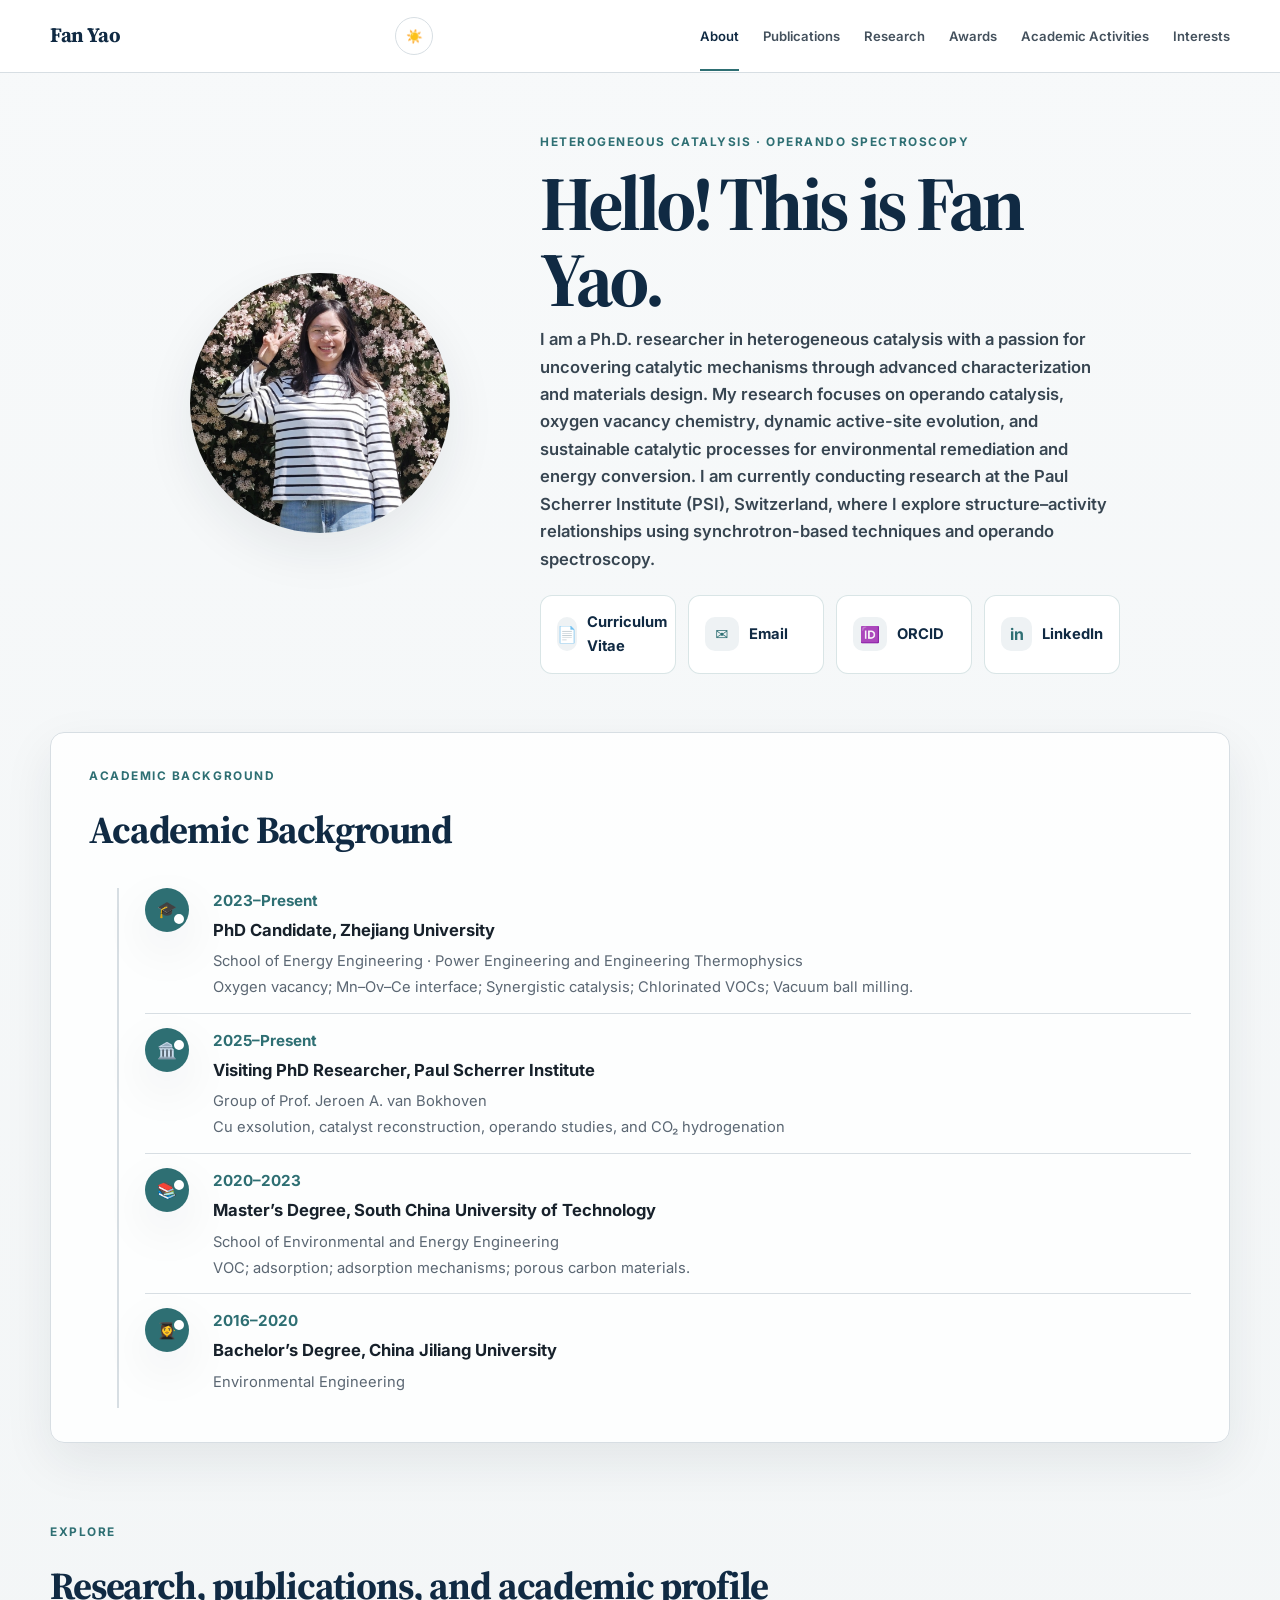
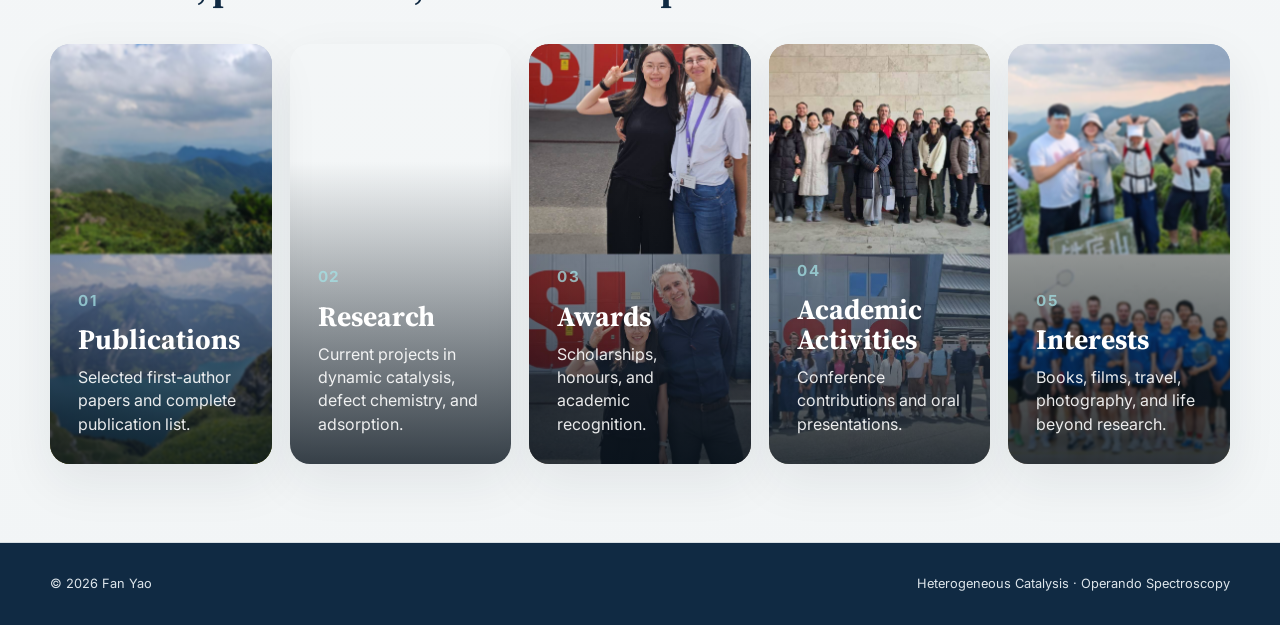
==== commit 1838a101: "Add files via upload V9" ====
--- a/index.html
+++ b/index.html
@@ -50,20 +50,26 @@
 
         <div class="intro-column reveal">
           <p class="kicker">Heterogeneous Catalysis · Operando Spectroscopy</p>
-          <h1>Fan Yao</h1>
-          <p class="role">PhD Candidate at Zhejiang University · Visiting PhD Researcher at Paul Scherrer Institute</p>
-          <p class="intro">
-            I study how catalysts evolve under realistic reaction conditions. My work combines
-            catalyst synthesis, operando spectroscopy, in situ characterization, and mechanistic
-            analysis to understand oxygen vacancies, metal exsolution, surface reconstruction,
-            and interfacial redox chemistry.
-          </p>
+          <h1>Hello! This is Fan Yao.</h1>
+          <p class="role">I am a Ph.D. researcher in heterogeneous catalysis with a passion for uncovering catalytic mechanisms through advanced characterization and materials design. My research focuses on operando catalysis, oxygen vacancy chemistry, dynamic active-site evolution, and sustainable catalytic processes for environmental remediation and energy conversion. I am currently conducting research at the Paul Scherrer Institute (PSI), Switzerland, where I explore structure–activity relationships using synchrotron-based techniques and operando spectroscopy.</p>
 
-          <div class="contact-links">
-            <a href="assets/Fan_Yao_CV.pdf" target="_blank" rel="noopener">CV</a>
-            <a href="mailto:fan.yao@psi.ch">Email</a>
-            <a href="https://orcid.org/0000-0003-0212-7075" target="_blank" rel="noopener">ORCID</a>
-            <a href="https://www.linkedin.com/in/fan-yao-b2b4813a5/" target="_blank" rel="noopener">LinkedIn</a>
+          <div class="hero-actions">
+            <a class="action-card" href="assets/Fan_Yao_CV.pdf" target="_blank" rel="noopener">
+              <span class="action-icon">📄</span>
+              <span>Curriculum Vitae</span>
+            </a>
+            <a class="action-card" href="mailto:fan.yao@psi.ch">
+              <span class="action-icon">✉️</span>
+              <span>Email</span>
+            </a>
+            <a class="action-card" href="https://orcid.org/0000-0003-0212-7075" target="_blank" rel="noopener">
+              <span class="action-icon">🆔</span>
+              <span>ORCID</span>
+            </a>
+            <a class="action-card" href="https://www.linkedin.com/in/fan-yao-b2b4813a5/" target="_blank" rel="noopener">
+              <span class="action-icon">in</span>
+              <span>LinkedIn</span>
+            </a>
           </div>
         </div>
       </div>
@@ -73,22 +79,24 @@
       <div class="container panel academic-panel reveal">
         <div class="section-heading">
           <p class="section-label">Academic Background</p>
-          <h2>Education and research appointments</h2>
+          <h2>Academic Background</h2>
         </div>
 
         <div class="timeline">
           <article>
-            <time>2023–Present</time>
-            <div>
+            <span class="timeline-icon">🎓</span>
+            <div class="timeline-copy">
+              <time>2023–Present</time>
               <h3>PhD Candidate, Zhejiang University</h3>
               <p>School of Energy Engineering · Power Engineering and Engineering Thermophysics</p>
-              <p>Supervisor: Prof. Shengyong Lu</p>
+              <p>Oxygen vacancy; Mn–Ov–Ce interface; Synergistic catalysis; Chlorinated VOCs; Vacuum ball milling.</p>
             </div>
           </article>
 
           <article>
-            <time>2025–Present</time>
-            <div>
+            <span class="timeline-icon">🏛️</span>
+            <div class="timeline-copy">
+              <time>2025–Present</time>
               <h3>Visiting PhD Researcher, Paul Scherrer Institute</h3>
               <p>Group of Prof. Jeroen A. van Bokhoven</p>
               <p>Cu exsolution, catalyst reconstruction, operando studies, and CO₂ hydrogenation</p>
@@ -96,16 +104,19 @@
           </article>
 
           <article>
-            <time>2020–2023</time>
-            <div>
+            <span class="timeline-icon">📚</span>
+            <div class="timeline-copy">
+              <time>2020–2023</time>
               <h3>Master’s Degree, South China University of Technology</h3>
-              <p>Porous carbon materials, microbial nitrogen doping, and VOC adsorption</p>
+              <p>School of Environmental and Energy Engineering</p>
+              <p>VOC; adsorption; adsorption mechanisms; porous carbon materials.</p>
             </div>
           </article>
 
           <article>
-            <time>2016–2020</time>
-            <div>
+            <span class="timeline-icon">👩‍🎓</span>
+            <div class="timeline-copy">
+              <time>2016–2020</time>
               <h3>Bachelor’s Degree, China Jiliang University</h3>
               <p>Environmental Engineering</p>
             </div>
@@ -122,45 +133,40 @@
         </div>
 
         <div class="feature-grid">
-          <a class="feature-card reveal" href="publications.html">
-            <img src="assets/Publications.jpg" alt="Publications">
-            <div class="feature-content">
+          <a class="feature-card reveal" href="publications.html" style="background-image:url('assets/Publications.jpg')">
+            <div class="feature-overlay">
               <span class="feature-number">01</span>
               <h3>Publications</h3>
               <p>Selected first-author papers and complete publication list.</p>
             </div>
           </a>
 
-          <a class="feature-card reveal" href="research.html">
-            <img src="assets/Research.jpg" alt="Research">
-            <div class="feature-content">
+          <a class="feature-card reveal" href="research.html" style="background-image:url('assets/research.jpg')">
+            <div class="feature-overlay">
               <span class="feature-number">02</span>
               <h3>Research</h3>
               <p>Current projects in dynamic catalysis, defect chemistry, and adsorption.</p>
             </div>
           </a>
 
-          <a class="feature-card reveal" href="awards.html">
-            <img src="assets/Awards.jpg" alt="Awards">
-            <div class="feature-content">
+          <a class="feature-card reveal low-blur" href="awards.html" style="background-image:url('assets/Awards1.jpg')">
+            <div class="feature-overlay">
               <span class="feature-number">03</span>
               <h3>Awards</h3>
               <p>Scholarships, honours, and academic recognition.</p>
             </div>
           </a>
 
-          <a class="feature-card reveal" href="activities.html">
-            <img src="assets/Activities.jpg" alt="Academic Activities">
-            <div class="feature-content">
+          <a class="feature-card reveal low-blur" href="activities.html" style="background-image:url('assets/Activities1.jpg')">
+            <div class="feature-overlay">
               <span class="feature-number">04</span>
               <h3>Academic Activities</h3>
               <p>Conference contributions and oral presentations.</p>
             </div>
           </a>
 
-          <a class="feature-card reveal" href="hobbies.html">
-            <img src="assets/portrait.jpg" alt="Interests and Hobbies">
-            <div class="feature-content">
+          <a class="feature-card reveal" href="hobbies.html" style="background-image:url('assets/Activities.jpg')">
+            <div class="feature-overlay">
               <span class="feature-number">05</span>
               <h3>Interests</h3>
               <p>Books, films, travel, photography, and life beyond research.</p>
--- a/assets/style.css
+++ b/assets/style.css
@@ -27,6 +27,7 @@
 a{color:inherit;text-decoration:none}
 img{display:block;max-width:100%}
 .container{width:min(calc(100% - 40px),var(--max));margin-inline:auto}
+.pub-page{background:var(--bg)}
 
 /* Header */
 .site-header,.pub-header{
@@ -93,17 +94,17 @@
 .menu-button span{display:block;height:2px;margin:5px 0;background:var(--navy)}
 
 /* Homepage */
-.hero{padding:82px 0 60px}
+.hero{padding:60px 0 40px}
 .hero-grid{
   display:grid;
-  grid-template-columns:360px minmax(0,1fr);
-  gap:86px;
+  grid-template-columns:320px minmax(0,1fr);
+  gap:60px;
   align-items:center;
-  max-width:1040px;
+  max-width:960px;
 }
 .portrait{
-  width:320px;
-  height:320px;
+  width:260px;
+  height:260px;
   margin:auto;
   object-fit:cover;
   border-radius:50%;
@@ -138,25 +139,41 @@
   font-size:1.02rem;
 }
 .contact-links{
+  display:none;
+}
+.hero-actions{
+  display:grid;
+  grid-template-columns:repeat(4,minmax(0,1fr));
+  gap:12px;
+  margin-top:18px;
+}
+.action-card{
   display:flex;
-  flex-wrap:wrap;
-  gap:12px;
-  margin-top:28px;
-}
-.contact-links a{
-  padding:10px 16px;
-  border:1px solid #BFC9D1;
-  border-radius:7px;
-  background:rgba(255,255,255,.72);
-  color:var(--navy);
-  font-size:.88rem;
-  font-weight:600;
-  transition:.2s ease;
-}
-.contact-links a:hover{
+  align-items:center;
+  gap:10px;
+  padding:14px 16px;
+  border:1px solid rgba(46,111,115,.18);
+  border-radius:12px;
+  background:rgba(255,255,255,.92);
+  color:var(--navy);
+  font-size:.92rem;
+  font-weight:700;
+  transition:transform .2s ease,box-shadow .2s ease,border-color .2s ease;
+}
+.action-card:hover{
   transform:translateY(-2px);
   border-color:var(--teal);
-  background:var(--surface);
+  box-shadow:0 18px 40px rgba(46,111,115,.1);
+}
+.action-icon{
+  width:34px;
+  height:34px;
+  display:grid;
+  place-items:center;
+  border-radius:10px;
+  background:var(--surface-alt);
+  color:var(--teal);
+  font-size:1rem;
 }
 
 .section{padding:18px 0 42px}
@@ -176,79 +193,140 @@
   letter-spacing:-.03em;
 }
 .timeline{
-  display:grid;
-  grid-template-columns:repeat(2,minmax(0,1fr));
-  gap:0 54px;
+  position:relative;
+  display:grid;
+  grid-template-columns:1fr;
+  gap:0;
+  padding-left:56px;
+}
+.timeline::before{
+  content:"";
+  position:absolute;
+  left:28px;
+  top:0;
+  bottom:0;
+  width:2px;
+  background:var(--line);
 }
 .timeline article{
   display:grid;
-  grid-template-columns:120px 1fr;
-  gap:18px;
-  padding:22px 0;
+  grid-template-columns:54px 1fr;
+  gap:14px;
+  padding:14px 0;
   border-top:1px solid var(--line);
+  position:relative;
+}
+.timeline article:first-child{border-top:0;padding-top:0}
+.timeline article::before{
+  content:"";
+  position:absolute;
+  left:27px;
+  top:24px;
+  width:10px;
+  height:10px;
+  border-radius:50%;
+  background:var(--surface);
+  border:2px solid var(--teal);
+}
+.timeline-icon{
+  width:44px;
+  height:44px;
+  display:grid;
+  place-items:center;
+  border-radius:50%;
+  background:var(--teal);
+  color:#fff;
+  font-size:1rem;
+  box-shadow:var(--shadow);
+}
+.timeline-copy{
+  display:grid;
+  gap:4px;
 }
 .timeline time{
   color:var(--teal);
-  font-size:.8rem;
+  font-size:.95rem;
   font-weight:700;
 }
 .timeline h3{
-  margin:0 0 5px;
-  font-size:1rem;
+  margin:0 0 3px;
+  font-size:1.04rem;
 }
 .timeline p{
-  margin:2px 0;
+  margin:1px 0;
   color:var(--muted);
-  font-size:.87rem;
-}
+  font-size:.92rem;
+  line-height:1.35;
+}
+
 
 .section-links{padding-top:38px;padding-bottom:78px}
 .feature-grid{
   display:grid;
-  grid-template-columns:repeat(3,minmax(0,1fr));
-  gap:22px;
+  grid-template-columns:repeat(5,minmax(0,1fr));
+  gap:18px;
 }
 .feature-card{
+  position:relative;
+  min-height:420px;
+  height:420px;
   overflow:hidden;
-  border:1px solid var(--line);
-  border-radius:var(--radius);
-  background:var(--surface);
-  box-shadow:0 10px 30px rgba(20,36,52,.06);
-  transition:transform .24s ease,box-shadow .24s ease,border-color .24s ease;
+  border-radius:20px;
+  background-size:cover;
+  background-position:center;
+  box-shadow:0 18px 50px rgba(20,36,52,.08);
+  transition:transform .24s ease,box-shadow .24s ease;
+}
+.feature-card::before{
+  content:"";
+  position:absolute;
+  inset:0;
+  background:inherit;
+  background-size:cover;
+  background-position:center;
+  filter:blur(1px);
+  transform:scale(1.02);
+  z-index:0;
+}
+.feature-card.low-blur::before{
+  filter:blur(.4px);
+  transform:scale(1.01);
 }
 .feature-card:hover{
-  transform:translateY(-6px);
-  border-color:#B3C0C9;
+  transform:translateY(-5px);
   box-shadow:var(--shadow-hover);
 }
-.feature-card img{
-  width:100%;
-  height:210px;
-  object-fit:cover;
-  filter:saturate(.82) contrast(.98);
-  transition:transform .4s ease,filter .4s ease;
-}
-.feature-card:hover img{
-  transform:scale(1.025);
-  filter:saturate(.95);
-}
-.feature-content{padding:22px}
+.feature-overlay{
+  position:absolute;
+  inset:0;
+  display:flex;
+  flex-direction:column;
+  justify-content:flex-end;
+  padding:28px;
+  background:linear-gradient(180deg,rgba(7,18,28,0) 28%,rgba(7,18,28,.80) 100%);
+  color:#fff;
+  z-index:1;
+}
 .feature-number{
-  color:var(--teal);
-  font-size:.72rem;
+  margin:0 0 12px;
+  color:rgba(164,224,228,.75);
+  font-size:.95rem;
   font-weight:700;
   letter-spacing:.12em;
-}
-.feature-content h3{
-  margin:8px 0 8px;
-  color:var(--navy);
-  font-family:"Source Serif 4",Georgia,serif;
-  font-size:1.48rem;
-}
-.feature-content p{
+  text-transform:uppercase;
+}
+.feature-overlay h3{
+  margin:0 0 12px;
+  color:#fff;
+  font-family:"Source Serif 4",Georgia,serif;
+  font-size:1.75rem;
+  line-height:1.05;
+}
+.feature-overlay p{
   margin:0;
-  color:var(--muted);
-  font-size:.88rem;
+  color:rgba(255,255,255,.9);
+  font-size:1rem;
+  line-height:1.45;
 }
 .feature-card:nth-child(4),
 .feature-card:nth-child(5){
@@ -324,10 +402,15 @@
   display:flex;
   align-items:center;
   justify-content:space-between;
+  flex-wrap:wrap;
   gap:20px;
   padding:24px 28px;
   border-bottom:1px solid var(--line);
 }
+.publication-heading span{
+  display:block;
+  margin-top:6px;
+}
 .publication-heading h2{
   margin:0;
   color:var(--navy);
@@ -335,15 +418,19 @@
   font-size:1.6rem;
 }
 .publication-heading a,.publication-heading span{color:var(--teal);font-size:.84rem}
+.year-section{
+  padding:6px 28px 6px;
+}
 .year-section>h2{
-  margin:30px 28px 10px;
-  color:var(--navy);
-  font-family:"Source Serif 4",Georgia,serif;
-  font-size:2.05rem;
+  margin:0 0 4px;
+  color:var(--navy);
+  font-family:"Source Serif 4",Georgia,serif;
+  font-size:1.75rem;
 }
 .paper-card{
   display:grid;
-  grid-template-columns:190px minmax(0,1fr);
+  grid-template-columns:minmax(160px,220px) minmax(0,1fr);
+  align-items:start;
   gap:24px;
   padding:26px 28px;
   border-top:1px solid var(--line);
@@ -352,10 +439,40 @@
 .paper-card:hover{background:#F8FAFB}
 .paper-card img{
   width:100%;
-  height:135px;
+  height:auto;
   object-fit:cover;
   border:1px solid var(--line);
   border-radius:6px;
+}
+.research-project-card{
+  align-items:stretch;
+  grid-template-columns:minmax(220px,280px) 1fr;
+}
+.research-project-card img{
+  width:100%;
+  height:auto;
+  max-height:320px;
+  object-fit:cover;
+}
+.hobby-gallery{
+  display:grid;
+  grid-template-columns:repeat(4,minmax(0,1fr));
+  gap:16px;
+  margin-top:18px;
+}
+.hobby-gallery img{
+  width:100%;
+  aspect-ratio:4/3;
+  object-fit:cover;
+  border-radius:16px;
+  box-shadow:var(--shadow);
+  border:1px solid rgba(255,255,255,.4);
+}
+@media(max-width:980px){
+  .hobby-gallery{grid-template-columns:repeat(2,minmax(0,1fr));}
+}
+@media(max-width:660px){
+  .hobby-gallery{grid-template-columns:1fr;}
 }
 .paper-card h3{
   margin:0 0 8px;
@@ -366,6 +483,32 @@
 }
 .paper-card p{margin:4px 0;color:#374551;font-size:.9rem}
 .paper-summary{color:var(--muted)!important}
+.single-line{white-space:nowrap;overflow:hidden;text-overflow:ellipsis;}
+.award-list{
+  list-style:none;
+  margin:0;
+  padding:0;
+}
+.award-list li{
+  display:grid;
+  grid-template-columns:minmax(160px,220px) 1fr;
+  gap:14px;
+  padding:8px 0;
+  border-top:1px solid var(--line);
+}
+.award-list li:first-child{border-top:0}
+.award-list strong{
+  color:var(--navy);
+  display:block;
+  font-size:1.02rem;
+  font-weight:700;
+}
+.award-list li{
+  color:var(--muted);
+  font-size:1rem;
+  line-height:1.4;
+  padding-right:18px;
+}
 .year-nav{
   position:sticky;
   top:100px;
@@ -375,6 +518,7 @@
   border:1px solid var(--line);
   border-radius:9px;
   background:var(--surface);
+  padding:10px 0;
 }
 .year-nav a{
   padding:12px 14px;
@@ -422,8 +566,12 @@
   .main-nav{gap:15px;font-size:.74rem}
   .hero-grid{grid-template-columns:300px 1fr;gap:50px}
   .portrait{width:280px;height:280px}
+  .feature-grid{grid-template-columns:repeat(4,minmax(0,1fr))}
   .pub-layout{grid-template-columns:230px minmax(0,1fr)}
   .year-nav{display:none}
+}
+@media(max-width:920px){
+  .feature-grid{grid-template-columns:repeat(3,minmax(0,1fr))}
 }
 @media(max-width:820px){
   .header-inner{min-height:64px}
@@ -447,8 +595,8 @@
   .main-nav a{padding:11px 12px;border-bottom:0}
   .hero{padding-top:54px}
   .hero-grid{grid-template-columns:1fr;text-align:center;gap:28px}
+  .hero-actions{grid-template-columns:1fr;}
   .intro{margin-inline:auto}
-  .contact-links{justify-content:center}
   .timeline{grid-template-columns:1fr}
   .feature-grid{grid-template-columns:repeat(2,minmax(0,1fr))}
   .pub-layout{grid-template-columns:1fr;padding:20px 14px 50px}
@@ -461,11 +609,11 @@
   .intro-column h1{font-size:3.1rem}
   .role{font-size:.92rem}
   .intro{text-align:left;font-size:.94rem}
-  .contact-links a{flex:1 1 calc(50% - 6px);text-align:center}
+  .hero-actions{gap:12px}
+  .action-card{padding:16px 14px}
   .academic-panel{padding:24px 18px}
   .timeline article{grid-template-columns:1fr;gap:5px}
   .feature-grid{grid-template-columns:1fr}
-  .feature-card img{height:190px}
   .site-footer .container{flex-direction:column;justify-content:center;gap:4px}
   .paper-card{grid-template-columns:1fr;padding:20px}
   .paper-card img{height:auto}
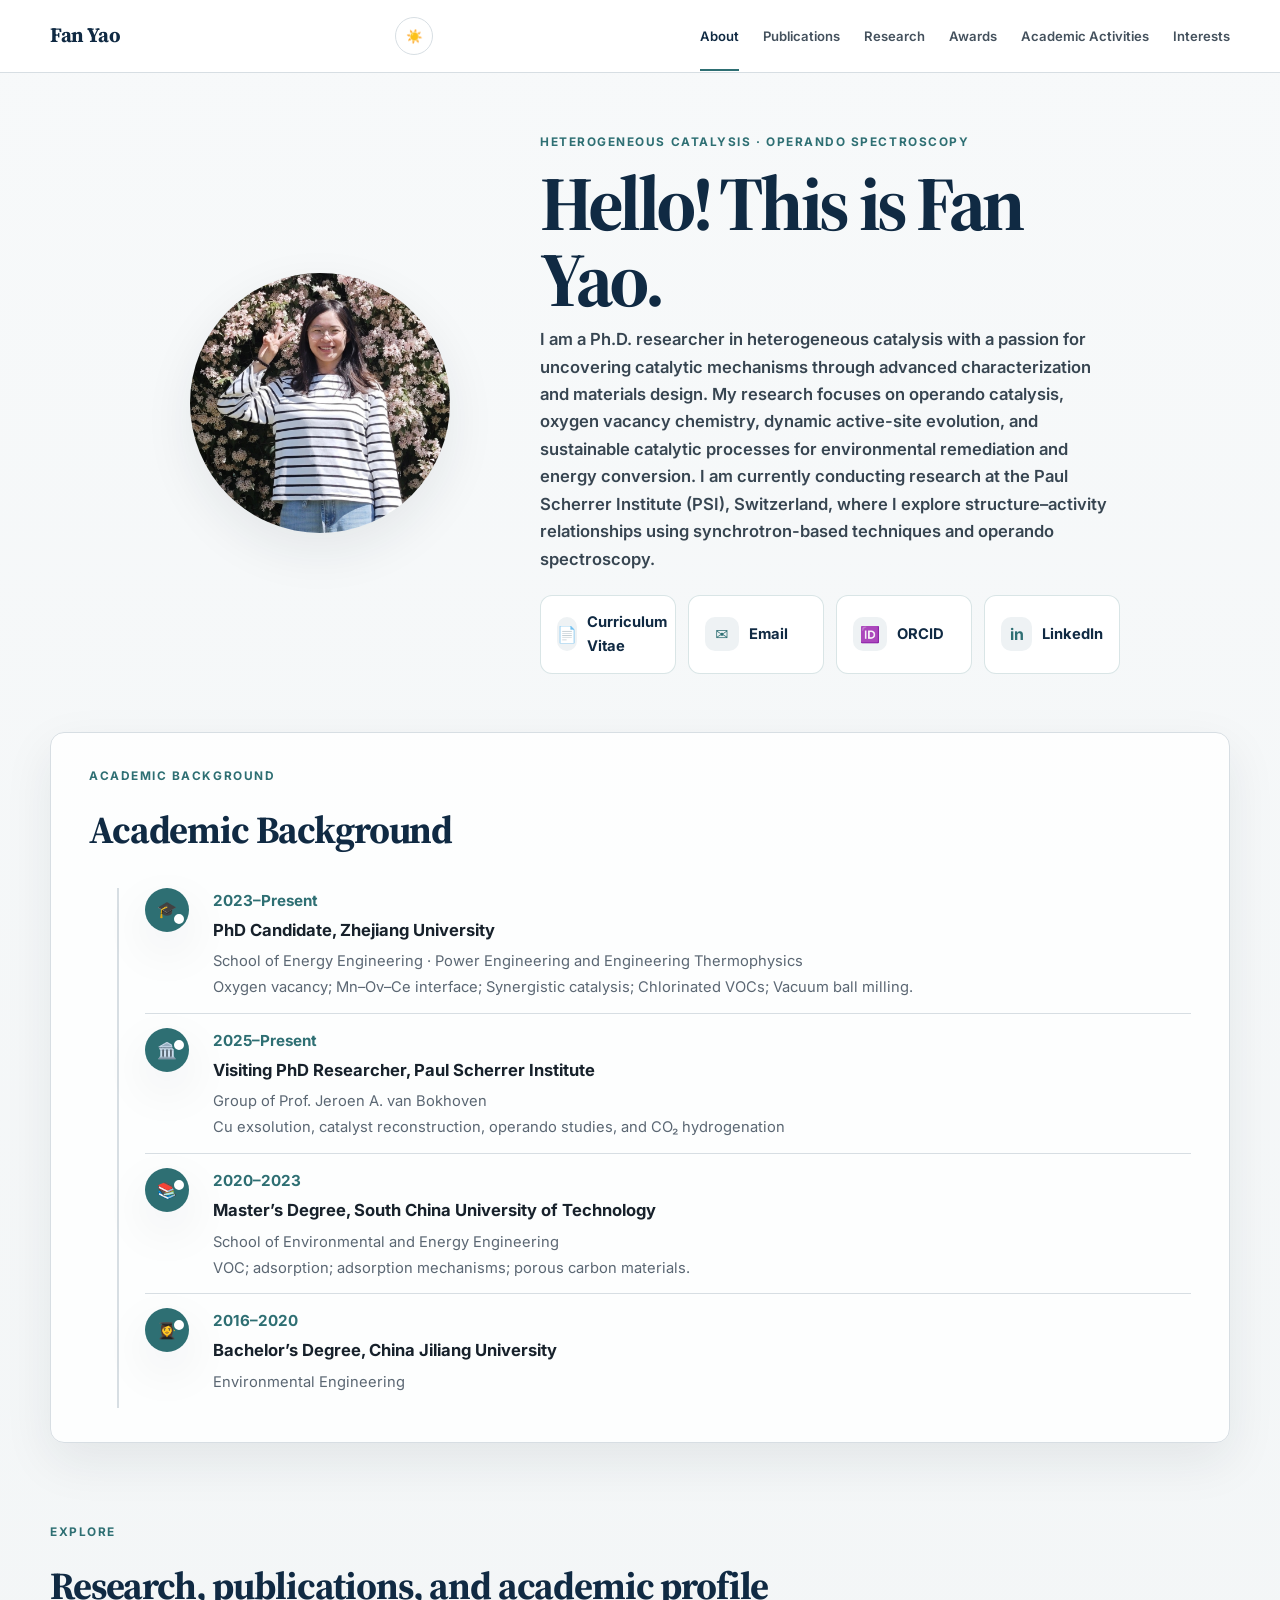
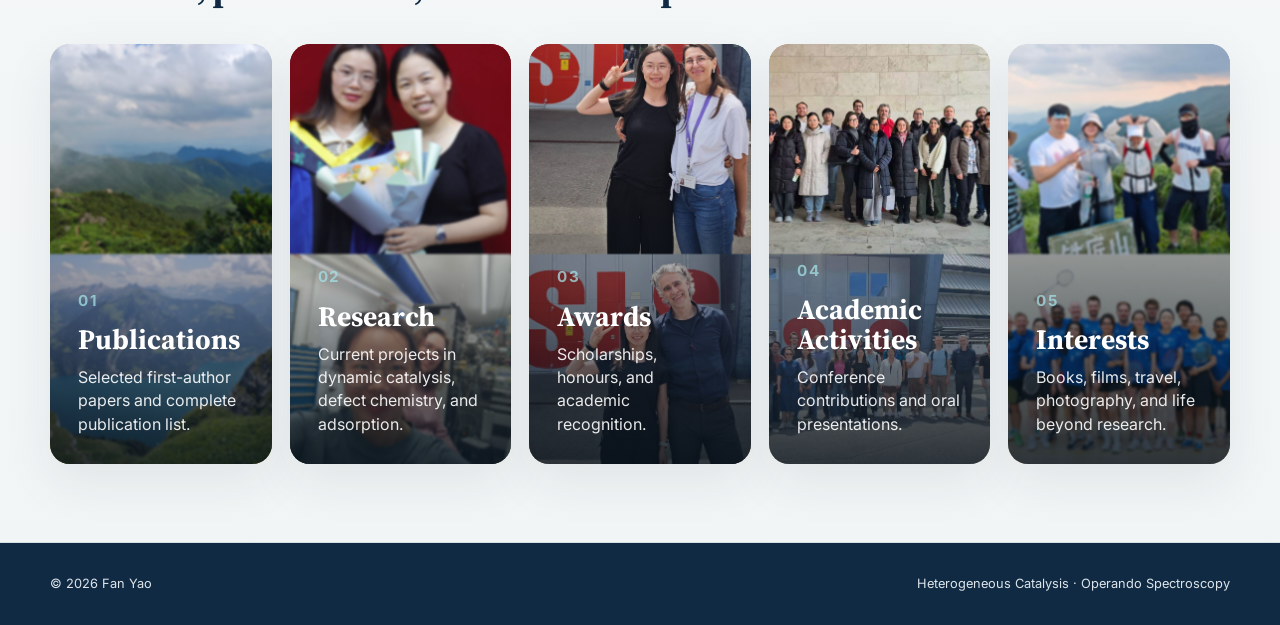
==== commit 07d05f56: "Add files via upload V9" ====
--- a/index.html
+++ b/index.html
@@ -141,7 +141,7 @@
             </div>
           </a>
 
-          <a class="feature-card reveal" href="research.html" style="background-image:url('assets/research.jpg')">
+          <a class="feature-card reveal" href="research.html" style="background-image:url('assets/Research.jpg')">
             <div class="feature-overlay">
               <span class="feature-number">02</span>
               <h3>Research</h3>
